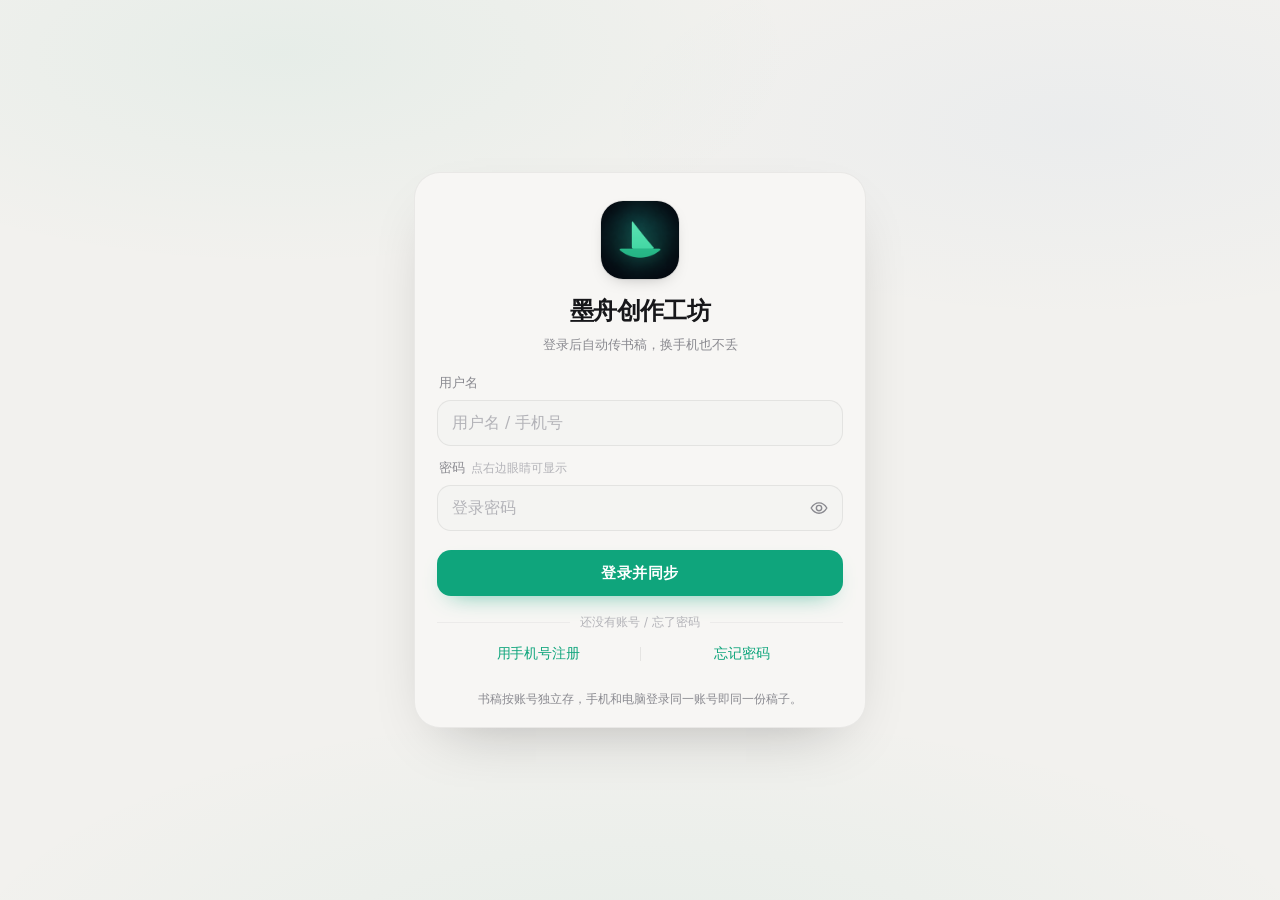
==== www/ipad.html @ a811424d "?? www/ipad.html" ====
<!-- 这个文件由 tools/make_ipad_html.py 从 main.html 生成，别直接改它：
     改了下次生成会被覆盖 —— 要改就改 main.html 或那个生成脚本。
     iPad 版 = 手机那套界面 + ipad.css（平板版式）+ ipad.js（外接键盘），没有桌面版的发布功能。 -->
<!DOCTYPE html>
<html lang="zh-CN">
<head>
<meta charset="UTF-8" />
<meta name="viewport" content="width=device-width, initial-scale=1, maximum-scale=1, user-scalable=no, viewport-fit=cover" />
<meta name="apple-mobile-web-app-capable" content="yes" />
<meta name="mobile-web-app-capable" content="yes" />
<meta name="apple-mobile-web-app-status-bar-style" content="black-translucent" />
<meta name="apple-mobile-web-app-title" content="墨舟" />
<meta name="theme-color" content="#f2f1ee" />
<meta name="color-scheme" content="light dark" />
<!-- 首屏外观：在样式表生效前就把 html.light 打上，冷启动不会先闪一下 -->
<script>
(function () {
  try {
    var t = localStorage.getItem('mz_theme');
    var light = (t === 'light') || ((t !== 'dark') && window.matchMedia
      && window.matchMedia('(prefers-color-scheme: light)').matches);
    if (light) document.documentElement.classList.add('light');
    var m = document.querySelector('meta[name=theme-color]');
    if (m) m.setAttribute('content', light ? '#f2f1ee' : '#0c0d0f');
    var s = document.querySelector('meta[name=color-scheme]');
    if (s) s.setAttribute('content', light ? 'light' : 'dark');
  } catch (e) { /* 忽略 */ }
})();
</script>
<!-- 开屏看门狗：js/css 半路没加载全（别的软件抢了同一个端口、网卡抽风）时，
     以前就是永久停在「正在连接…」；现在会自己摆一块「重新加载」出来，点一下重来。
     只在「确实有资源加载失败」或「停了很久还没起来」时才出现，界面一旦正常起来就自动撤掉。 -->
<script>
(function () {
  window.__mzFail = 0;
  window.__mzT0 = Date.now();
  var ORIG = '正在连接…';
  var timer = 0;
  window.addEventListener('error', function (e) {
    var t = e && e.target;
    if (!t || !t.tagName) return;
    if (t.tagName === 'SCRIPT') { window.__mzFail++; return; }
    if (t.tagName === 'LINK' && t.rel === 'stylesheet') window.__mzFail++;
  }, true);
  function splash() {
    var s = document.getElementById('splash');
    return (s && !s.classList.contains('gone')) ? s : null;
  }
  function clearBoard() {
    var s = splash();
    if (!s) return;
    var b = s.querySelector('.sp-retry');
    if (b && b.parentNode) b.parentNode.removeChild(b);
    var m = document.getElementById('splashMsg');
    if (m) m.textContent = ORIG;
  }
  function board(msg) {
    if (window.__mzBooted) return;
    var s = splash();
    if (!s) return;
    var m = document.getElementById('splashMsg');
    if (m) m.textContent = msg;
    if (s.querySelector('.sp-retry')) return;
    var b = document.createElement('button');
    b.type = 'button';
    b.className = 'sp-retry';
    b.textContent = '重新加载';
    b.style.cssText = 'margin-top:18px;padding:9px 24px;border:0;border-radius:999px;'
      + 'background:var(--accent,#2f6bff);color:#fff;font:inherit;font-size:15px;cursor:pointer;';
    b.addEventListener('click', function () { location.reload(); });
    s.appendChild(b);
  }
  timer = setInterval(function () {
    if (window.__mzBooted) { clearBoard(); clearInterval(timer); return; }
    if (window.__mzFail) board('资源没加载全，点一下重新加载');
    else if (Date.now() - window.__mzT0 > 20000) board('还在启动…一直停着就点一下重试');
  }, 1000);
})();
</script>
<meta name="format-detection" content="telephone=no,email=no,address=no" />
<title>墨舟创作工坊 · iPad</title>
<link rel="manifest" href="manifest.webmanifest" />
<link rel="apple-touch-icon" sizes="180x180" href="icons/icon-180.png" />
<link rel="icon" href="icons/icon-192.png" />
<!-- iOS 冷启动画面：常用机型各一张，冷启动不再白屏 -->
<link rel="apple-touch-startup-image" href="splash/1320x2868.png" media="(device-width:440px) and (device-height:956px) and (-webkit-device-pixel-ratio:3)" />
<link rel="apple-touch-startup-image" href="splash/1290x2796.png" media="(device-width:430px) and (device-height:932px) and (-webkit-device-pixel-ratio:3)" />
<link rel="apple-touch-startup-image" href="splash/1284x2778.png" media="(device-width:428px) and (device-height:926px) and (-webkit-device-pixel-ratio:3)" />
<link rel="apple-touch-startup-image" href="splash/1260x2736.png" media="(device-width:420px) and (device-height:912px) and (-webkit-device-pixel-ratio:3)" />
<link rel="apple-touch-startup-image" href="splash/1206x2622.png" media="(device-width:402px) and (device-height:874px) and (-webkit-device-pixel-ratio:3)" />
<link rel="apple-touch-startup-image" href="splash/1179x2556.png" media="(device-width:393px) and (device-height:852px) and (-webkit-device-pixel-ratio:3)" />
<link rel="apple-touch-startup-image" href="splash/1170x2532.png" media="(device-width:390px) and (device-height:844px) and (-webkit-device-pixel-ratio:3)" />
<link rel="apple-touch-startup-image" href="splash/1125x2436.png" media="(device-width:375px) and (device-height:812px) and (-webkit-device-pixel-ratio:3)" />
<link rel="apple-touch-startup-image" href="splash/828x1792.png" media="(device-width:414px) and (device-height:896px) and (-webkit-device-pixel-ratio:2)" />
<link rel="apple-touch-startup-image" href="splash/750x1334.png" media="(device-width:375px) and (device-height:667px) and (-webkit-device-pixel-ratio:2)" />
<link rel="stylesheet" href="style.css?v=20261007i" />
<link rel="stylesheet" href="fx.css?v=20261007i" />
<link rel="stylesheet" href="ipad.css?v=20261007i" />
</head>
<body>
<div class="topline" id="topline"></div>

<!-- 未登录时的登录页（由 app.js 决定显示还是隐藏） -->
<div class="login-wrap" id="loginWrap" hidden>
  <div class="login-aurora" aria-hidden="true"></div>
  <form class="login-card" id="loginForm" novalidate>
    <div class="login-head">
      <div class="login-logo" id="loginLogo"></div>
      <h1>墨舟创作工坊</h1>
      <p class="login-sub">登录后自动传书稿，换手机也不丢</p>
    </div>
    <div class="login-err" id="loginErr" hidden></div>
    <div class="login-field">
      <label for="lgUser">用户名</label>
      <input id="lgUser" class="inp" name="user" type="text" autocapitalize="off" autocorrect="off"
             autocomplete="username" spellcheck="false"
             placeholder="用户名 / 手机号" enterkeyhint="next" />
    </div>
    <div class="login-field">
      <label for="lgPass">密码<span class="hint">点右边眼睛可显示</span></label>
      <div class="pw">
        <input id="lgPass" class="inp" name="password" type="password" autocomplete="current-password"
               placeholder="登录密码" enterkeyhint="go" />
        <button type="button" class="eye" id="lgEye" aria-label="显示密码" title="显示密码"></button>
      </div>
    </div>
    <button class="btn primary login-go" type="submit" id="loginGo">登录并同步</button>
    <div class="login-or"><span>还没有账号 / 忘了密码</span></div>
    <div class="login-links">
      <button class="btn ghost reg-link" type="button" id="loginReg">用手机号注册</button>
      <i class="login-sep" aria-hidden="true"></i>
      <button class="btn ghost reg-link" type="button" id="loginForgot">忘记密码</button>
    </div>
    <div class="footnote txt-c">书稿按账号独立存，手机和电脑登录同一账号即同一份稿子。</div>
  </form>
</div>

<div class="app" id="app" hidden>
  <header class="navbar" id="navbar">
    <!-- 灵动岛停靠条：有任务在跑时挂在顶上，点它去任务页 -->
    <button type="button" class="islanddock" id="islandDock" hidden>
      <span class="id-dot"></span>
      <span class="id-title" id="idTitle"></span>
      <span class="id-sub" id="idSub"></span>
      <span class="id-pct" id="idPct"></span>
      <span class="id-track"><i id="idFill"></i></span>
    </button>
    <div class="nb-row">
      <button class="nb-back" id="navBack" hidden aria-label="返回"><span>&#8249;</span></button>
      <div class="nb-title" id="navInline">书架</div>
      <button class="nb-action" id="navAction" hidden></button>
    </div>
    <h1 class="nb-large" id="navLarge">书架</h1>
  </header>

  <main class="main" id="main" role="main"></main>

  <nav class="tabbar" id="tabbar">
  <!-- 电脑端左侧栏的品牌块（desktop.css 里窄窗口隐藏；手机端 www/ 没有这个文件） -->
  <div class="sb-brand" aria-hidden="true"><i class="sb-mark"></i><b>墨舟创作工坊</b></div>
    <button class="tab on" data-tab="books"><span class="tb-ico" data-ico="books"></span><b>书架</b></button>
    <button class="tab" data-tab="write"><span class="tb-ico" data-ico="write"></span><b>写作</b></button>
    <button class="tab" data-tab="jobs"><span class="tb-ico" data-ico="jobs"></span><b>任务</b><span class="tbadge" id="badgeJobs" hidden></span></button>
    <button class="tab" data-tab="me"><span class="tb-ico" data-ico="me"></span><b>我的</b></button>
  </nav>
</div>

<!-- 全局任务条：所有长操作（三模型评分 / 按建议重写 / 章节检查 / 续写补更）
     的实时进度都画在这里。它是 body 级的 fixed 元素，切页、关写作台、重开 App 都不丢。 -->
<div class="opsdock" id="opsDock" hidden>
  <button class="od-top" type="button" id="odTop">
    <span class="live-dot"></span>
    <span class="od-title" id="odTitle">正在跑</span>
    <span class="od-sub" id="odSub"></span>
    <span class="od-pct" id="odPct">0%</span>
    <span class="od-chev">&#8964;</span>
  </button>
  <div class="od-track"><i id="odFill"></i></div>
  <div class="od-body" id="odBody" hidden></div>
</div>

<div class="mask hidden" id="maskSheet"><div class="sheet" id="sheetBox"></div></div>
<div class="mask hidden" id="maskActions"><div class="actionsheet" id="actionsBox"></div></div>
<div class="mask hidden modal-mask" id="maskModal"><div class="modalbox" id="modalBox"></div></div>
<div class="toasts" id="toasts"></div>

<div class="splash" id="splash">
  <div class="login-logo" id="splashLogo"></div>
  <b>墨舟创作工坊</b>
  <i id="splashMsg">正在连接…</i>
</div>

<!-- 开屏欢迎页：登录成功后先露一下脸（头像 + 名字 + 一句欢迎），点一下或几秒后自动进主页 -->
<div class="welcome" id="welcome" hidden>
  <div class="wc-card">
    <div class="wc-av" id="wcAv"></div>
    <div class="wc-hi" id="wcHi">欢迎回来</div>
    <div class="wc-name" id="wcName"></div>
    <div class="wc-line"></div>
    <div class="wc-sub" id="wcSub">正在载入你的书稿…</div>
  </div>
  <div class="wc-tip">点一下直接进入</div>
</div>

<!-- iPad 装机版：接口走云端入口（api.js 里那三个），不连本机服务。
     MZ_NO_401_REDIRECT=1：401 时交给界面弹登录卡，别跳 index.html（跳了会把刚填的表单冲掉）。 -->
<script>window.MZ_NO_401_REDIRECT = 1;</script>
<script src="api.js?v=20261007i"></script>
<script src="app.js?v=20261007i"></script>
<script src="pages.js?v=20261007i"></script>
<script src="editor.js?v=20261007i"></script>
<script src="book.js?v=20261007i"></script>
<script src="reader.js?v=20261007i"></script>
<script src="ipad.js?v=20261007i"></script>

<!-- 接上触控板 / 鼠标时：把滚轮接到横滑条上（选书条 / 筛选条都算）。手指左右滑本来就能划。 -->
<script>
(function () {
  if (!window.MZ_NO_401_REDIRECT) return;
  function hbox(el) {
    while (el && el.nodeType === 1 && el !== document.body) {
      var st = getComputedStyle(el);
      if ((st.overflowX === 'auto' || st.overflowX === 'scroll') && el.scrollWidth > el.clientWidth + 2) return el;
      el = el.parentElement;
    }
    return null;
  }
  document.addEventListener('wheel', function (e) {
    if (Math.abs(e.deltaY) <= Math.abs(e.deltaX)) return;   /* 本来就是横向的，别插手 */
    var el = hbox(e.target);
    if (!el) return;
    el.scrollLeft += e.deltaY;
    e.preventDefault();
  }, { passive: false });
})();
</script>


<!-- 外接键盘的 Alt+1~4 切页（⌘1~4 在 ipad.js 里）。没有外接键盘时这段完全不影响触屏。 -->
<script>
(function () {
  if (!window.MZ_NO_401_REDIRECT) return;          /* 只在电脑端那份生效 */
  var ORDER = ['books', 'write', 'jobs', 'me'];

  function openLayer() {
    /* 从最上面那一层开始关：模态 → 动作菜单 → 抽屉 */
    var ids = ['maskModal', 'maskActions', 'maskSheet'];
    for (var i = 0; i < ids.length; i++) {
      var m = document.getElementById(ids[i]);
      if (m && !m.classList.contains('hidden')) return m;
    }
    return null;
  }

  document.addEventListener('keydown', function (e) {
    if (e.key === 'Escape') {
      var m = openLayer();
      if (m) { m.click(); e.preventDefault(); }
      return;
    }
    if (!e.altKey || e.ctrlKey || e.metaKey || e.shiftKey) return;
    var n = parseInt(e.key, 10);
    if (!(n >= 1 && n <= ORDER.length)) return;
    var tab = ORDER[n - 1];
    var btn = document.querySelector('.tab[data-tab="' + tab + '"]');
    if (btn) { btn.click(); e.preventDefault(); }
  });
})();
</script>

</body>
</html>
---- www/style.css ----
/* ==========================================================================
   墨舟移动端 · 设计系统  style.css  v6「宣纸」
   --------------------------------------------------------------------------
   这一版把上一版的「极光 + 玻璃卡片」整个换掉，改成阅读器的语言：
     纸（浅色）/ 墨（深色）两层底子，一支青玉只出现在该出现的地方，
     剩下的靠留白、字号、封面本身说话。
   三件事：
     1) 书架是主角：3 列封面网格，封面下就是书名 / 作者 / 进度，长按进管理态
     2) 层级靠字号和间距，不靠边框和阴影堆
     3) 手感：按压回弹、页面推拉、tab 指示器滑动

   变量契约（JS 会读，别改名）：
   --p    进度环 0~100（fx.css 里用 @property 注册过，能平滑转）
   --i    入场错峰序号
   --line / --line-soft / --panel2   内联样式会直接引用
   状态类：html.light .rise .on .gone .hidden [hidden] .scrolled .no-large
           .screen-fade .screen-push .screen-back .k4 .flat .static .tap
   ========================================================================== */

/* ============================== 基础重置 ============================== */
*, *::before, *::after { box-sizing: border-box; -webkit-tap-highlight-color: transparent; }
html, body { height: 100%; margin: 0; }
html { -webkit-text-size-adjust: 100%; }
body {
  overflow: hidden;
  background: var(--bg);
  color: var(--text);
  font: 16px/1.5 var(--sans);
  -webkit-font-smoothing: antialiased; -moz-osx-font-smoothing: grayscale;
  text-rendering: optimizeLegibility;
  overscroll-behavior-y: none;
}
button, input, textarea, select { font: inherit; color: inherit; }
button { background: none; border: 0; padding: 0; cursor: pointer; }
input, textarea { -webkit-appearance: none; appearance: none; }
img { max-width: 100%; display: block; }
h1, h2, h3, p, figure { margin: 0; }
a { color: var(--accent); text-decoration: none; }

/* ============================== 设计令牌 ============================== */
:root {
  --sans: -apple-system, BlinkMacSystemFont, "SF Pro Text", "PingFang SC", "Helvetica Neue", "Source Han Sans SC", system-ui, sans-serif;
  --serif: "Songti SC", "Source Han Serif SC", "Noto Serif SC", Georgia, serif;
  --mono: ui-monospace, "SF Mono", Menlo, Consolas, monospace;

  /* 品牌：一支青玉（与 App 图标同一支 #0FA57C / #3ED39C） */
  --accent: #0fa57c;
  --accent-ink: #ffffff;
  --accent-soft: rgba(15, 165, 124, .10);
  --accent2: #3a7bd5;
  --ok: #0fa57c;
  --amber: #d88a0f;
  --red: #e2483d;
  --blue: #2b6fe0;
  --violet: #7b61d8;

  /* 纸：默认浅色，跟阅读器一致 */
  --bg: #f2f1ee;
  --bg-deep: #e9e8e4;
  --text: #17171a;
  --muted: #8a8a90;
  --dim: #b3b3b8;

  --panel: #ffffff;
  --panel2: #ffffff;
  --panel3: #f4f4f2;
  --glass: #ffffff;

  --line: rgba(0, 0, 0, .07);
  --line-soft: rgba(0, 0, 0, .045);
  --press: rgba(0, 0, 0, .045);
  --scrim: rgba(20, 20, 22, .38);
  --nav-bg: rgba(242, 241, 238, .82);
  --tab-bg: rgba(242, 241, 238, .86);
  --toast-bg: rgba(255, 255, 255, .96);
  --toast-line: rgba(0, 0, 0, .08);
  --toast-ink: #1b1b1f;
  /* 弹窗是「浮在页面上的一层」：浅色比纸再亮一点，深色必须比页面亮，否则就是一坨死黑 */
  --surface-up: #f7f6f4;
  --surface-group: #ffffff;
  --line-up: rgba(0, 0, 0, .06);

  --skel-a: rgba(0, 0, 0, .045);
  --skel-b: rgba(0, 0, 0, .085);
  --ring-track: rgba(0, 0, 0, .07);
  --ring-in-bg: rgba(255, 255, 255, .9);
  --ring-line: rgba(0, 0, 0, .04);
  --bar-track: rgba(0, 0, 0, .06);

  /* 环境光：几乎看不见的一层，只在浅色纸面上垫一点温度 */
  --ambient-a: rgba(15, 165, 124, .05);
  --ambient-b: rgba(58, 123, 213, .04);

  --r-card: 16px;
  --r-sheet: 22px;
  --r-cover: 8px;
  --spring: cubic-bezier(.22, 1.1, .34, 1);
  --ease: cubic-bezier(.32, .72, 0, 1);

  --sh-1: 0 1px 2px rgba(0, 0, 0, .04);
  --sh-2: 0 10px 30px -18px rgba(0, 0, 0, .22);
  --sh-3: 0 24px 60px -30px rgba(0, 0, 0, .3);
  --sh-cover: 0 6px 18px -10px rgba(0, 0, 0, .38);
  --hl: none;

  --safe-t: env(safe-area-inset-top, 0px);
  --safe-b: env(safe-area-inset-bottom, 0px);
  --nav-h: 44px;
  --tab-h: 54px;
  --gap: 16px;
  color-scheme: light;
}

/* 墨：深色 */
html:not(.light) {
  --accent: #3ed39c;
  --accent-ink: #04150f;
  --accent-soft: rgba(62, 211, 156, .12);
  --accent2: #5aa9ff;
  --ok: #3ed39c;
  --amber: #f5b44a;
  --red: #ff6b62;
  --blue: #5aa9ff;
  --violet: #a78bfa;

  --bg: #0c0d0f;
  --bg-deep: #07080a;
  --text: #edeef0;
  --muted: #8e9196;
  --dim: #62656b;

  --panel: #17191c;
  --panel2: #1d2024;
  --panel3: #22262a;
  --glass: #17191c;

  --line: rgba(255, 255, 255, .075);
  --line-soft: rgba(255, 255, 255, .045);
  --press: rgba(255, 255, 255, .06);
  --scrim: rgba(0, 0, 0, .62);
  --nav-bg: rgba(12, 13, 15, .82);
  --tab-bg: rgba(12, 13, 15, .86);
  --toast-bg: rgba(58, 62, 69, .96);
  --toast-line: rgba(255, 255, 255, .14);
  --toast-ink: #f4f5f7;
  --surface-up: #1a1e25;
  --surface-group: #262c35;
  --line-up: rgba(255, 255, 255, .10);

  --skel-a: rgba(255, 255, 255, .045);
  --skel-b: rgba(255, 255, 255, .1);
  --ring-track: rgba(255, 255, 255, .085);
  --ring-in-bg: rgba(12, 13, 15, .88);
  --ring-line: rgba(255, 255, 255, .04);
  --bar-track: rgba(255, 255, 255, .07);

  --ambient-a: rgba(62, 211, 156, .07);
  --ambient-b: rgba(90, 169, 255, .05);

  --sh-1: 0 1px 2px rgba(0, 0, 0, .5);
  --sh-2: 0 12px 34px -20px rgba(0, 0, 0, .9);
  --sh-3: 0 26px 60px -30px rgba(0, 0, 0, .95);
  --sh-cover: 0 6px 18px -10px rgba(0, 0, 0, .9);
  --hl: none;
  color-scheme: dark;
}

/* ============================== 排版 ============================== */
.big-num { font-size: 30px; font-weight: 720; letter-spacing: -1px; font-variant-numeric: tabular-nums; }
.num { font-variant-numeric: tabular-nums; letter-spacing: -.2px; font-weight: 600; }
.muted { color: var(--muted); }
.dim { color: var(--dim); }
.small { font-size: 12.5px; }
.tiny { font-size: 11.5px; }
.light-t { font-weight: 400; }
.tight { line-height: 1.25; }
.center { text-align: center; }
.right { text-align: right; }
.txt-c { text-align: center; }
.flex1 { flex: 1 1 auto; min-width: 0; }
.wrap { flex-wrap: wrap; }
.nowrap { white-space: nowrap; }
.pre-wrap { white-space: pre-wrap; word-break: break-word; }
.hidden { display: none !important; }
[hidden] { display: none !important; }
.section-title {
  display: flex; align-items: baseline; gap: 8px;
  margin: 24px 2px 10px; font-size: 12.5px; font-weight: 650; color: var(--muted);
  letter-spacing: .04em;
}
.section-title:first-child { margin-top: 6px; }
.section-title .sp {
  margin-left: auto; font-size: 12px; font-weight: 500; color: var(--dim);
  letter-spacing: 0; font-variant-numeric: tabular-nums;
}
.dim-detail { color: var(--dim); font-size: 12px; line-height: 1.5; }
.dim-row { display: flex; gap: 10px; flex-wrap: wrap; color: var(--dim); font-size: 12px; }
.footnote {
  margin: 14px 2px 4px; color: var(--muted); font-size: 12.5px; line-height: 1.6;
}
.divider { height: 1px; background: var(--line); margin: 14px 0; }
code, pre {
  font-family: var(--mono); font-size: 12.5px;
  background: var(--panel3); color: var(--text);
  border-radius: 6px; padding: 1px 5px;
}
pre { padding: 10px 12px; overflow: auto; line-height: 1.55; }
.out { font-family: var(--mono); font-size: 12px; color: var(--muted); white-space: pre-wrap; word-break: break-all; }

/* 间距工具 */
.mt8 { margin-top: 8px; } .mt12 { margin-top: 12px; }
.mt16 { margin-top: 16px; } .mb8 { margin-bottom: 8px; } .mb12 { margin-bottom: 12px; }
.g2 { display: grid; grid-template-columns: 1fr 1fr; gap: 10px; }
.g2.g3 { grid-template-columns: repeat(3, 1fr); }
.row { display: flex; align-items: center; gap: 10px; }
.row.wrap { flex-wrap: wrap; }
/* 行里的「推到右边」占位块。以前只有 .card-head / .section-title / .sheet-head
   给过 margin-left:auto，写作台与阅读器的「字号 / 行距」两行用的是 .row，
   于是空占位没有宽度，数值胶囊紧贴在按钮后面、右边空一大片，看着不齐。 */
.row > .sp { flex: 1; }
.spacer { flex: 1 1 auto; }

/* ============================== 布局 ============================== */
.app {
  display: flex; flex-direction: column;
  height: 100vh; height: 100dvh;
  padding-bottom: var(--safe-b);
}
.main {
  flex: 1 1 auto; overflow-x: hidden; overflow-y: auto; overscroll-behavior-y: contain;
  -webkit-overflow-scrolling: touch;
  padding-bottom: calc(var(--tab-h) + 28px);
}
.pad { padding: 4px 16px 0; }
.grabber { width: 38px; height: 5px; border-radius: 3px; background: var(--line); margin: 8px auto 2px; }

/* ============================== 顶部导航 ============================== */
.navbar {
  position: sticky; top: 0; z-index: 40;
  padding-top: var(--safe-t);
  background: var(--nav-bg);
  -webkit-backdrop-filter: saturate(160%) blur(13px);
  backdrop-filter: saturate(160%) blur(13px);
  border-bottom: 1px solid transparent;
  transition: border-color .2s ease;
}
.navbar.scrolled { border-bottom-color: var(--line-soft); }
.nb-row {
  position: relative; display: flex; align-items: center; gap: 6px;
  height: var(--nav-h); padding: 0 8px;
}
.nb-back {
  width: 40px; height: 40px; display: grid; place-items: center;
  color: var(--accent); font-size: 26px; line-height: 1;
  margin-left: -6px; border-radius: 50%;
}
.nb-back:active { background: var(--press); }
.nb-back svg { width: 22px; height: 22px; }
.nb-title {
  position: absolute; left: 52px; right: 52px; text-align: center;
  font-size: 16.5px; font-weight: 640; letter-spacing: -.2px;
  opacity: 0; transition: opacity .2s ease; overflow: hidden;
  text-overflow: ellipsis; white-space: nowrap;
}
.navbar.scrolled .nb-title { opacity: 1; }
.nb-action {
  margin-left: auto; font-size: 15px; font-weight: 560; color: var(--accent);
  padding: 7px 10px; border-radius: 9px; white-space: nowrap;
}
.nb-action:active { background: var(--accent-soft); }
.nb-large {
  display: none;
  margin: 2px 16px 10px; font-size: 30px; font-weight: 730; letter-spacing: -1px;
  line-height: 1.15;
}
.navbar:not(.no-large) .nb-large { display: block; }
.navbar.no-large .nb-title { opacity: 1; }
.navbar.no-large .nb-row { border-bottom: 0; }
.navbar.scrolled .nb-large { display: none; }

/* 灵动岛停靠条：有任务在跑时挂在顶上 */
.islanddock {
  display: flex; align-items: center; gap: 8px; width: 100%;
  margin: 4px 14px 2px; padding: 7px 12px; max-width: calc(100% - 28px);
  background: var(--panel); border: 1px solid var(--line);
  border-radius: 999px; box-shadow: var(--sh-1);
  font-size: 12.5px; text-align: left;
}
.islanddock .id-dot {
  width: 7px; height: 7px; border-radius: 50%; background: var(--accent);
  flex: 0 0 auto; animation: pulse 1.6s ease-in-out infinite;
}
.islanddock .id-title { font-weight: 620; white-space: nowrap; }
.islanddock .id-sub {
  color: var(--muted); overflow: hidden; text-overflow: ellipsis; white-space: nowrap;
}
.islanddock .id-pct { margin-left: auto; color: var(--accent); font-weight: 650; font-variant-numeric: tabular-nums; }
.islanddock .id-track {
  position: absolute; left: 12px; right: 12px; bottom: 3px; height: 2px;
  background: var(--bar-track); border-radius: 2px; overflow: hidden;
}
.islanddock { position: relative; }
.islanddock .id-track i { display: block; height: 100%; background: var(--accent); border-radius: 2px; transition: width .4s var(--ease); }
.topline {
  position: fixed; top: 0; left: 0; height: 2px; width: 100%; z-index: 99;
  transform: scaleX(0); transform-origin: left center;
  background: var(--accent); opacity: 0;
  transition: transform .5s var(--ease), opacity .3s ease;
}
.topline.on { transform: scaleX(.9); opacity: .9; }

/* ============================== 底部标签栏 ============================== */
/* 底部这一条在手机上只有四个标签，用不着品牌字样：.sb-brand 是给 iPad 版左栏准备的，
   只有 ipad.css 里给它排过版；手机版式里它没有任何样式，就成了一行没头没脑的
   「墨舟创作工坊」杵在左下角（用户的原话：「iPhone 端左下角有墨舟字样 我不想要」）。
   这里干脆不显示；iPad 那条 media 里会把它 display:flex 找回来。 */
.sb-brand { display: none; }

/* iOS 认「双击缩放」时会先等 350ms 再派发 click，手感就是「点一下没反应」，于是又点一下 ——
   看着就像要点两下。main.html 里虽然写了 user-scalable=no，但 iOS 10 起就无视它了，
   得靠 touch-action 关掉这层等待。manipulation = 照样能滚、能双指缩放，只是不再为双击留时间。 */
.tab, .book, .pick-card, .li.tap, .btn, .nb-action, .nb-back, .seg button,
.chip, .bk-more, .card-head { touch-action: manipulation; }

.tabbar {
  position: fixed; left: 0; right: 0; bottom: 0; z-index: 50;
  height: calc(var(--tab-h) + var(--safe-b));
  padding-bottom: var(--safe-b);
  display: flex; align-items: stretch;
  background: var(--tab-bg);
  -webkit-backdrop-filter: saturate(160%) blur(16px);
  backdrop-filter: saturate(160%) blur(16px);
  border-top: 1px solid var(--line-soft);
}
.tab {
  flex: 1 1 0; display: flex; flex-direction: column; align-items: center;
  justify-content: center; gap: 3px; color: var(--dim);
  transition: color .2s ease; position: relative;
}
.tab .tb-ico { display: grid; place-items: center; height: 24px; transition: transform .28s var(--spring); }
.tab .tb-ico svg { width: 24px; height: 24px; }
.tab b { font-size: 10px; font-weight: 520; letter-spacing: .2px; transition: color .2s ease; }
.tab.on { color: var(--accent); }
.tab.on b { font-weight: 650; }
.tab:active .tb-ico { transform: scale(.9); }
.tab .tbadge {
  position: absolute; top: 6px; left: 50%; margin-left: 6px;
  min-width: 16px; height: 16px; padding: 0 4px; border-radius: 8px;
  background: var(--red); color: #fff; font-size: 10px; font-weight: 650;
  display: grid; place-items: center; line-height: 1;
}
.tab .tbadge[hidden] { display: none; }
.tab-ind { display: none; }

/* ============================== 卡片 ============================== */
.card {
  background: var(--panel);
  border-radius: var(--r-card);
  padding: 16px;
  box-shadow: var(--sh-1);
}
.card + .card { margin-top: 12px; }
.card.pad-s { padding: 12px; }
.card-head { display: flex; align-items: baseline; gap: 8px; margin-bottom: 12px; }
.card-head h3 { font-size: 15px; font-weight: 660; letter-spacing: -.2px; }
.card-head .sp { margin-left: auto; font-size: 12.5px; color: var(--muted); font-variant-numeric: tabular-nums; }
.card-foot {
  margin-top: 12px; padding-top: 12px; border-top: 1px solid var(--line-soft);
  font-size: 12px; color: var(--muted); line-height: 1.6;
}
.card.tap:active { background: var(--press); }

/* ============================== 列表 ============================== */
.list { display: flex; flex-direction: column; }
.li {
  display: flex; align-items: center; gap: 12px;
  padding: 13px 2px; min-height: 54px;
  border-bottom: 1px solid var(--line-soft);
}
.li:last-child { border-bottom: 0; }
.li.tap { border-radius: 10px; }
.li.tap:active { background: var(--press); }
.li-ico {
  width: 28px; height: 28px; flex: 0 0 auto; border-radius: 9px;
  display: grid; place-items: center;
  background: var(--accent-soft); color: var(--accent);
  font-size: 13px; font-weight: 650;
}
.li-ico svg { width: 17px; height: 17px; }
.li-main { flex: 1 1 auto; min-width: 0; }
.li-title { font-size: 15.5px; font-weight: 520; letter-spacing: -.1px; }
.li-sub { font-size: 12.5px; color: var(--muted); margin-top: 2px; line-height: 1.45; }
.li-right {
  flex: 0 0 auto; color: var(--muted); font-size: 13.5px;
  text-align: right; font-variant-numeric: tabular-nums;
}
.li-arrow { flex: 0 0 auto; color: var(--dim); display: grid; place-items: center; }
.li-input { flex: 1 1 auto; min-width: 0; }

/* ============================== 按钮 ============================== */
.btn {
  display: inline-flex; align-items: center; justify-content: center; gap: 6px;
  height: 46px; padding: 0 18px; border-radius: 13px;
  background: var(--panel2); border: 1px solid var(--line); color: var(--text);
  font-size: 15.5px; font-weight: 560; letter-spacing: -.1px;
  transition: transform .13s var(--ease), background .15s ease, opacity .15s ease;
}
.btn:active { transform: scale(.97); }
.btn:disabled { opacity: .4; }
.btn.primary {
  background: var(--accent); border-color: transparent;
  color: var(--accent-ink); font-weight: 640;
}
.btn.blue { background: var(--blue); border-color: transparent; color: #fff; }
.btn.danger { color: var(--red); border-color: color-mix(in srgb, var(--red) 28%, transparent); }
.btn.danger:active { background: color-mix(in srgb, var(--red) 10%, transparent); }
.btn.ghost { background: transparent; border-color: transparent; color: var(--accent); height: auto; padding: 9px 4px; }
.btn.sm { height: 34px; padding: 0 13px; font-size: 13.5px; border-radius: 10px; }
.btn-row { display: flex; gap: 10px; flex-wrap: wrap; margin-top: 12px; }
.btn-row .btn { flex: 1 1 auto; min-width: 130px; }
.reg-link { width: 100%; justify-content: center; margin-top: 4px; font-size: 14px; }

/* ============================== 分段 / 胶囊 ============================== */
.seg {
  display: flex; gap: 2px; padding: 3px; border-radius: 12px;
  background: var(--panel3); overflow-x: auto; scrollbar-width: none;
}
.seg::-webkit-scrollbar { display: none; }
.seg button {
  flex: 1 0 auto; padding: 8px 15px; border-radius: 10px;
  font-size: 13.5px; font-weight: 540; color: var(--muted);
  white-space: nowrap; transition: background .18s var(--ease), color .18s ease;
}
.seg button.on { background: var(--panel); color: var(--text); font-weight: 650; box-shadow: var(--sh-1); }
.chips { display: flex; gap: 8px; overflow-x: auto; padding: 2px 0; scrollbar-width: none; }
.chips::-webkit-scrollbar { display: none; }
.chip {
  display: inline-flex; align-items: center; gap: 5px; flex: 0 0 auto;
  padding: 6px 11px; border-radius: 999px;
  background: var(--panel3); color: var(--muted); font-size: 12.5px; white-space: nowrap;
}
.chip svg { width: 14px; height: 14px; }
.chip.on { background: var(--accent-soft); color: var(--accent); font-weight: 620; }
.chip.ok { background: var(--accent-soft); color: var(--accent); }
.chip.warn { background: rgba(216, 138, 15, .14); color: var(--amber); }
.chip.bad { background: rgba(226, 72, 61, .12); color: var(--red); }
button.chip.pick { transition: transform .12s var(--ease); }
button.chip.pick:active { transform: scale(.94); }

/* ============================== 数据展示 ============================== */
.kpi-grid { display: grid; grid-template-columns: repeat(3, 1fr); gap: 10px; }
.kpi-grid.k4 { grid-template-columns: 1fr 1fr; }
.kpi {
  background: var(--panel); border-radius: var(--r-card);
  padding: 13px 14px; box-shadow: var(--sh-1); min-width: 0;
}
.k-label { font-size: 12px; color: var(--muted); font-weight: 540; margin-bottom: 7px; }
.k-value {
  display: flex; align-items: baseline; gap: 4px;
  font-size: 26px; font-weight: 720; letter-spacing: -1px; line-height: 1.1;
  font-variant-numeric: tabular-nums;
}
.k-value small { font-size: 12.5px; font-weight: 520; color: var(--muted); letter-spacing: 0; }
.kpi.accent .k-value { color: var(--accent); }
.kpi.amber .k-value { color: var(--amber); }
.kpi.bad .k-value { color: var(--red); }
.usage-row {
  display: flex; align-items: center; gap: 12px; flex-wrap: wrap;
  padding: 7px 0; color: var(--muted); font-size: 12.5px;
}
.plan-row {
  display: flex; align-items: center; gap: 14px;
  padding: 12px 2px; border-bottom: 1px solid var(--line-soft);
}
.plan-row:last-child { border-bottom: 0; }
.plan-main { flex: 1 1 auto; min-width: 0; }
.plan-title { font-size: 15px; font-weight: 580; letter-spacing: -.1px; overflow: hidden; text-overflow: ellipsis; white-space: nowrap; }
.plan-sub { font-size: 12px; color: var(--muted); margin: 3px 0 8px; }
.plan-bar { max-width: 240px; }
.plan-need { flex: 0 0 auto; font-size: 13px; font-weight: 600; color: var(--accent); white-space: nowrap; }
.plan-box, .plan-scroll { display: flex; flex-direction: column; }

/* 进度条 */
.bar { height: 6px; border-radius: 3px; background: var(--bar-track); overflow: hidden; }
.bar-fill { height: 100%; border-radius: 3px; background: var(--accent); transition: width .5s var(--ease); }
.bar-fill.warn { background: var(--amber); }
.bar-fill.bad { background: var(--red); }
.bar-fill.ok { background: var(--accent); }

/* 进度环 */
.ring {
  position: relative; flex: 0 0 auto; border-radius: 50%;
  background: conic-gradient(var(--accent) calc(var(--p) * 1%), var(--ring-track) 0);
  display: grid; place-items: center;
  transition: background .6s var(--ease);
}
.ring.ok { background: conic-gradient(var(--ok) calc(var(--p) * 1%), var(--ring-track) 0); }
.ring.bad { background: conic-gradient(var(--red) calc(var(--p) * 1%), var(--ring-track) 0); }
.ring.thin { background: conic-gradient(var(--accent) calc(var(--p) * 1%), var(--ring-track) 0); }
.ring-in {
  width: calc(100% - 9px); height: calc(100% - 9px); border-radius: 50%;
  background: var(--ring-in-bg); display: grid; place-items: center; gap: 1px;
  box-shadow: inset 0 0 0 1px var(--ring-line);
}
.ring-in b { font-size: 17px; font-weight: 700; letter-spacing: -.4px; font-variant-numeric: tabular-nums; }
.ring-in small { font-size: 10px; color: var(--muted); }
.ring-ico { color: var(--accent); display: grid; place-items: center; }

/* 柱状（近两周产出） */
.spark-bars { display: flex; align-items: flex-end; gap: 3px; height: 64px; }
.spark-bars .sb { flex: 1 1 0; border-radius: 3px 3px 0 0; background: var(--bar-track); min-height: 4px; }
.spark-bars .sb.on { background: var(--accent); }
.live-nums { display: flex; gap: 16px; flex-wrap: wrap; color: var(--muted); font-size: 12.5px; }

/* 步骤条 */
.steps { display: flex; flex-direction: column; gap: 10px; }
.step { display: flex; align-items: center; gap: 10px; font-size: 13.5px; color: var(--muted); }
.step .dot {
  width: 18px; height: 18px; flex: 0 0 auto; border-radius: 50%;
  border: 1.6px solid var(--line); display: grid; place-items: center;
}
.step.on { color: var(--text); font-weight: 620; }
.step.on .dot { border-color: var(--accent); background: var(--accent-soft); }
.step.done { color: var(--muted); }
.step.done .dot { border-color: var(--accent); background: var(--accent); }
.step.done .dot::after { content: ''; width: 7px; height: 4px; border-left: 1.6px solid var(--accent-ink); border-bottom: 1.6px solid var(--accent-ink); transform: rotate(-45deg) translate(1px, -1px); }

/* 队列 / 在跑 */
.queue-box { display: flex; flex-direction: column; gap: 8px; }
.queue-head, .qh-n { display: flex; align-items: center; gap: 8px; font-size: 12.5px; color: var(--muted); }
.qslot { display: flex; align-items: center; gap: 8px; font-size: 13px; color: var(--text); }
.qbar { display: flex; flex-direction: column; gap: 5px; }
.qbar .live-dot { align-self: flex-start; }
.live-dot, .st-dot, .bk-dot, .dot {
  width: 8px; height: 8px; border-radius: 50%; background: var(--accent); flex: 0 0 auto;
  animation: pulse 1.6s ease-in-out infinite;
}
.st-line { height: 1px; background: var(--line-soft); }
.live-hero, .running-card {
  background: var(--panel); border-radius: var(--r-card); padding: 16px;
  box-shadow: var(--sh-1); border-left: 3px solid var(--accent);
}
.live-phase { font-size: 12.5px; color: var(--muted); margin-top: 4px; }
.live-books { display: flex; flex-direction: column; gap: 10px; margin-top: 12px; }
.live-book { display: flex; flex-direction: column; gap: 6px; }
.lb-t { display: flex; align-items: baseline; gap: 8px; font-size: 13.5px; }
.lb-s { color: var(--muted); font-size: 12px; margin-left: auto; }
.lb-bar { }
.ev-list { display: flex; flex-direction: column; gap: 7px; margin-top: 12px; }
.ev { display: flex; gap: 8px; font-size: 12.5px; color: var(--muted); }
.ev-t { font-variant-numeric: tabular-nums; color: var(--dim); flex: 0 0 auto; }
/* 事件正文不能跟时间戳一样不缩：长一句「《书》第 34 章：DeepSeek策划 + …」
   会把整个卡片顶出屏幕（线上专项报的 ev-m:735）。 */
.ev-m { font-variant-numeric: tabular-nums; color: var(--dim); flex: 1 1 auto; min-width: 0; overflow-wrap: anywhere; }
.op-card { background: var(--panel3); border-radius: 12px; padding: 11px 12px; display: flex; flex-direction: column; gap: 6px; }
.op-top { display: flex; align-items: center; gap: 8px; font-size: 13px; font-weight: 600; }
.op-note { font-size: 11.5px; color: var(--muted); }
.ops-grid { display: grid; grid-template-columns: 1fr 1fr; gap: 10px; }

/* 任务列表 */
.job { display: flex; align-items: flex-start; gap: 12px; padding: 13px 2px; border-bottom: 1px solid var(--line-soft); }
.job:last-child { border-bottom: 0; }
.job-top { display: flex; align-items: baseline; gap: 8px; }
.jt { font-size: 15px; font-weight: 570; }
.job-msg { font-size: 12.5px; color: var(--muted); margin: 3px 0 8px; line-height: 1.5; }
.job-sub { font-size: 12px; color: var(--dim); }
.t-ico { width: 30px; height: 30px; border-radius: 10px; display: grid; place-items: center; background: var(--accent-soft); color: var(--accent); flex: 0 0 auto; }
.t-ico svg { width: 17px; height: 17px; }
.t-msg { flex: 1 1 auto; min-width: 0; }
.t-act { flex: 0 0 auto; }

/* 空态 / 加载 / 错误 */
.empty {
  display: flex; flex-direction: column; align-items: center; gap: 10px;
  padding: 54px 24px; text-align: center;
}
.em-ico {
  width: 56px; height: 56px; border-radius: 50%;
  display: grid; place-items: center;
  background: var(--panel3); color: var(--dim);
}
.em-ico svg { width: 26px; height: 26px; }
.em-t { font-size: 15.5px; font-weight: 620; }
.em-s { font-size: 13px; color: var(--muted); line-height: 1.6; max-width: 300px; }
.done-card {
  display: flex; align-items: center; gap: 12px;
  background: var(--accent-soft); border-radius: var(--r-card); padding: 16px;
}
.done-card .em-ico { background: transparent; color: var(--accent); width: 34px; height: 34px; }
.dc-t { font-size: 15px; font-weight: 620; }
.dc-s { font-size: 12.5px; color: var(--muted); margin-top: 3px; }
.skel-card {
  background: var(--panel); border-radius: var(--r-card); padding: 16px;
  margin-bottom: 12px; box-shadow: var(--sh-1);
}
.skel-line {
  height: 12px; border-radius: 6px; margin-bottom: 10px;
  background: linear-gradient(90deg, var(--skel-a) 25%, var(--skel-b) 37%, var(--skel-a) 63%);
  background-size: 400% 100%; animation: shimmer 1.4s ease infinite;
}
.skel-line:nth-child(2) { width: 72%; }
.skel-line:nth-child(3) { width: 48%; }
.skel-line:last-child { margin-bottom: 0; }
.spinner {
  display: inline-block; width: 18px; height: 18px; border-radius: 50%;
  border: 2px solid var(--line); border-top-color: var(--accent);
  animation: spin .8s linear infinite;
}
.spinner.lg { width: 30px; height: 30px; border-width: 2.6px; }

/* 下拉刷新 */
.pull {
  position: absolute; left: 0; right: 0; top: 0; height: 56px;
  display: flex; align-items: center; justify-content: center; gap: 8px;
  color: var(--muted); font-size: 12.5px; pointer-events: none;
}
.pull-spin {
  width: 15px; height: 15px; border-radius: 50%;
  border: 2px solid var(--line); border-top-color: var(--accent);
}
.pull-txt { }

/* ============================== 吐司 / 弹层 ============================== */
.toasts {
  position: fixed; left: 0; right: 0; bottom: calc(var(--tab-h) + var(--safe-b) + 16px);
  z-index: 200; display: flex; flex-direction: column; align-items: center; gap: 8px;
  pointer-events: none; padding: 0 20px;
}
.toast {
  max-width: 92%; padding: 11px 16px; border-radius: 13px;
  background: var(--toast-bg); color: var(--toast-ink); font-size: 13.5px; line-height: 1.5;
  box-shadow: var(--sh-3); border: 1px solid var(--toast-line);
  animation: toastIn .3s var(--spring);
  -webkit-backdrop-filter: blur(14px); backdrop-filter: blur(14px);
}
.toast.ok { border-color: color-mix(in srgb, var(--accent) 45%, transparent); }
.toast.bad, .toast.err { border-color: color-mix(in srgb, var(--red) 45%, transparent); }

.mask {
  position: fixed; inset: 0; z-index: 150;
  background: var(--scrim);
  display: flex; align-items: flex-end;
}
.mask.hidden { display: none !important; }
.mask.modal-mask { align-items: center; justify-content: center; padding: 22px; }
.sheet {
  width: 100%; max-height: 88vh; overflow: hidden auto;
  background: var(--surface-up); border-top: 1px solid var(--line-up);
  border-radius: var(--r-sheet) var(--r-sheet) 0 0;
  padding: 0 18px calc(20px + var(--safe-b));
  animation: sheetUp .34s var(--spring);
}
.sheet-head {
  position: sticky; top: 0; z-index: 2;
  display: flex; align-items: center; gap: 10px;
  padding: 12px 0 12px; margin-bottom: 4px;
  background: var(--surface-up);
}
.sheet-head h3 { font-size: 17px; font-weight: 680; letter-spacing: -.3px; }
.sheet-head .sp { margin-left: auto; color: var(--muted); font-size: 13px; }
.sheet-body { padding-bottom: 4px; }
.actionsheet {
  width: 100%; background: var(--surface-up);
  border-top: 1px solid var(--line-up);
  border-radius: var(--r-sheet) var(--r-sheet) 0 0;
  padding: 8px 12px calc(12px + var(--safe-b));
  animation: sheetUp .3s var(--spring);
  /* 动作列表可以很长（写作台的「更多」有二十来项）。不封顶的话整张列表会从屏幕
     顶上顶出去：顶上那十几项既看不见、也滑不到，只能点到露在屏幕里的末尾几项。
     封顶之后由列表自己滚。100dvh 是「当前看得见的那块高度」，比 100vh 稳 ——
     iOS 上 100vh 会把地址栏也算进去。 */
  max-height: calc(100vh - 56px);
  max-height: calc(100dvh - 56px);
  overflow: hidden auto;
}
.as-title { padding: 14px 10px 8px; font-size: 13px; color: var(--muted); text-align: center; }
.as-group { display: flex; flex-direction: column; background: var(--surface-group); border-radius: 14px; overflow: hidden; }
.as-item {
  display: flex; flex-direction: column; align-items: center; gap: 3px;
  padding: 15px 12px; font-size: 16px; font-weight: 540;
  border-bottom: 1px solid var(--line-soft); color: var(--accent);
}
.as-item:last-child { border-bottom: 0; }
.as-item:active { background: var(--press); }
.as-item.bad, .as-item.danger { color: var(--red); }
.as-label { font-size: 16px; }
.as-sub { font-size: 12px; color: var(--muted); }
.modalbox {
  width: 100%; max-width: 420px; max-height: 84vh; overflow: auto;
  background: var(--surface-up); border-radius: 20px; padding: 20px;
  border: 1px solid var(--line-up);
  box-shadow: var(--sh-3); animation: modalIn .28s var(--spring);
}
.modalbox h3 { font-size: 17px; font-weight: 680; letter-spacing: -.3px; }

/* ============================== 书架 ============================== */
/* 顶部统计条：吸顶，滚过去只留一条细线 */
.books-head {
  position: sticky; top: 0; z-index: 12;
  display: flex; align-items: flex-end; gap: 12px;
  padding: 10px 16px 10px;
  background: var(--bg);
  border-bottom: 1px solid var(--line-soft);
}
.books-head .bh-stat { flex: 1 1 auto; font-size: 12.5px; color: var(--muted); line-height: 1.5; }
.books-head .bh-stat b, .books-head .bh-stat .num { color: var(--text); font-weight: 640; }
.books-head .bh-tools { flex: 0 0 auto; display: flex; align-items: center; gap: 8px; }
.bh-btn {
  padding: 6px 12px; border-radius: 999px; background: var(--panel3);
  font-size: 13px; font-weight: 560; color: var(--text); white-space: nowrap;
  transition: transform .12s var(--ease);
}
.bh-btn:active { transform: scale(.95); }
.bh-btn.primary { background: var(--accent); color: var(--accent-ink); }

/* 今天这条：书架最上面一行，点进去就是今天的活 */
.today-strip {
  display: flex; align-items: center; gap: 14px;
  padding: 14px 16px 4px;
}
.today-strip .ts-main { flex: 1 1 auto; min-width: 0; }
.today-strip .ts-num {
  font-size: 22px; font-weight: 720; letter-spacing: -.8px;
  font-variant-numeric: tabular-nums;
}
.today-strip .ts-num small { font-size: 12.5px; color: var(--muted); font-weight: 520; letter-spacing: 0; margin-left: 4px; }
.today-strip .ts-sub { font-size: 12.5px; color: var(--muted); margin-top: 3px; }
.today-strip .ts-bar { margin-top: 9px; max-width: 260px; }

/* 搜索 / 排序 / 筛选 */
.bk-tools { display: flex; flex-direction: column; gap: 10px; padding: 12px 16px 4px; }
.bk-search {
  width: 100%; padding: 10px 14px 10px 36px; border-radius: 11px;
  background: var(--panel3); border: 1px solid transparent;
  font-size: 15px; color: var(--text);
  background-image: none;
}
.bk-search:focus { outline: none; border-color: var(--accent); background: var(--panel); }
.bk-sort { }
.bk-filter { }

/* 封面网格：书架的主角 */
.books-grid {
  display: grid; grid-template-columns: repeat(3, 1fr);
  gap: 18px 12px; padding: 14px 16px 0;
}
.book {
  position: relative; display: flex; flex-direction: column; gap: 8px;
  border-radius: 12px; min-width: 0;
  transition: transform .16s var(--ease);
}
.book:active { transform: scale(.955); }
.book .cover {
  width: 100%; aspect-ratio: 2 / 3; border-radius: var(--r-cover);
  object-fit: cover; background: var(--panel3);
  box-shadow: var(--sh-cover);
  display: block;
  content-visibility: auto;
  contain-intrinsic-size: 120px 180px;
  /* 封面上要长按弹自己的菜单：不禁掉 iOS 的原生图片菜单，两个会一起蹦出来 */
  -webkit-touch-callout: none;
  -webkit-user-select: none; user-select: none;
  -webkit-user-drag: none;
}
div.cover {
  display: grid; place-items: center;
  font-size: 30px; font-weight: 700; color: var(--accent);
  background: linear-gradient(155deg, var(--panel3) 0%, var(--panel) 100%);
  letter-spacing: -.5px;
}
.book .bk-main { display: flex; flex-direction: column; gap: 4px; min-width: 0; }
.book .bk-top { display: flex; align-items: flex-start; gap: 6px; min-width: 0; }
.book .bk-title {
  flex: 1 1 auto; min-width: 0;
  font-size: 13.5px; font-weight: 600; line-height: 1.34; letter-spacing: -.1px;
  display: -webkit-box; -webkit-line-clamp: 2; -webkit-box-orient: vertical; overflow: hidden;
}
.book .bk-cat {
  font-size: 11px; color: var(--muted); line-height: 1.4;
  overflow: hidden; text-overflow: ellipsis; white-space: nowrap;
}
.book .bk-meta { display: flex; flex-wrap: wrap; gap: 3px 9px; }
.book .bk-meta .chip {
  background: none; padding: 0; color: var(--dim); font-size: 10.5px; gap: 3px;
}
.book .bk-meta .chip svg { width: 11px; height: 11px; opacity: .75; }
.book .bk-foot { margin-top: 1px; }
.book .bk-foot .bar { height: 3px; }
.book .bk-busy { position: absolute; }

/* 封面右上角的「⋯」（长按封面 = 同一个菜单） */
.book .bk-dot {
  position: absolute; top: 6px; right: 6px; z-index: 3;
  width: 26px; height: 26px; border-radius: 50%;
  display: grid; place-items: center;
  color: #fff; background: rgba(12, 12, 14, .46);
  border: 1px solid rgba(255, 255, 255, .22);
  box-shadow: 0 1px 4px rgba(0, 0, 0, .2);
}
.book .bk-dot svg { width: 15px; height: 15px; }
.book .bk-dot:active { background: rgba(12, 12, 14, .6); }
.book .bk-pick {
  position: absolute; top: 7px; left: 7px; z-index: 2;
  width: 22px; height: 22px; border-radius: 50%;
  border: 1.8px solid rgba(255, 255, 255, .9);
  background: rgba(0, 0, 0, .28);
  box-shadow: 0 1px 4px rgba(0, 0, 0, .3);
}
.book .bk-pick::after {
  content: ''; display: block; width: 11px; height: 6px; margin: 4px 0 0 4.5px;
  border-left: 2px solid #fff; border-bottom: 2px solid #fff;
  transform: rotate(-45deg); opacity: 0;
}
.book.picked .bk-pick { background: var(--accent); border-color: var(--accent); }
.book.picked .bk-pick::after { opacity: 1; }
.book.picked .cover { box-shadow: 0 0 0 2px var(--accent), var(--sh-cover); }
.book.running .cover { box-shadow: 0 0 0 2px color-mix(in srgb, var(--accent) 55%, transparent), var(--sh-cover); }
.book.picked .bk-title { color: var(--accent); }

/* 多选操作条 */
.sel-bar {
  position: sticky; top: 0; z-index: 14;
  display: flex; align-items: center; gap: 12px;
  padding: 10px 16px;
  background: var(--bg);
  border-bottom: 1px solid var(--line-soft);
}
.sel-info { flex: 1 1 auto; font-size: 14px; font-weight: 600; }
.sel-btn {
  padding: 7px 14px; border-radius: 999px; background: var(--panel3);
  font-size: 13.5px; font-weight: 560; color: var(--text);
}
.sel-btn.primary { background: var(--accent); color: var(--accent-ink); }
.sel-btn.bad { background: color-mix(in srgb, var(--red) 14%, transparent); color: var(--red); }
.sel-ic { width: 18px; height: 18px; }

/* ============================== 作品页 ============================== */
.bk-head { display: flex; gap: 14px; padding: 4px 0 2px; }
.bk-head .cover {
  width: 92px; flex: 0 0 92px; aspect-ratio: 2 / 3; border-radius: 9px;
  object-fit: cover; box-shadow: var(--sh-cover); background: var(--panel3);
}
.bk-head > div { flex: 1 1 auto; min-width: 0; }
.bk-more {
  width: 30px; height: 30px; border-radius: 50%; flex: 0 0 auto;
  display: grid; place-items: center; color: var(--muted); background: var(--panel3);
}
.bk-more:active { background: var(--press); }
.bk-more svg { width: 16px; height: 16px; }
.bk-dot { }
.bk-pick { }

/* ============================== 表单 ============================== */
.fld { display: flex; flex-direction: column; gap: 7px; margin: 12px 0; }
.fld .lab, .fld > .lab { font-size: 12.5px; color: var(--muted); font-weight: 540; }
.fld-hint { font-size: 12px; color: var(--dim); line-height: 1.5; }
.fld .hint { font-size: 11.5px; color: var(--dim); font-weight: 400; margin-left: 6px; }
.inp {
  width: 100%; padding: 13px 14px; border-radius: 12px;
  background: var(--panel3); border: 1px solid transparent;
  font-size: 15.5px; color: var(--text);
  transition: border-color .15s ease, background .15s ease;
}
.inp:focus { outline: none; border-color: var(--accent); background: var(--panel); }
textarea.inp { min-height: 96px; line-height: 1.62; resize: vertical; }
.inp::placeholder { color: var(--dim); }
.inp:disabled { opacity: .45; }
.pw { position: relative; display: flex; align-items: center; }
.pw .inp { padding-right: 48px; }
.eye {
  position: absolute; right: 6px; width: 36px; height: 36px; border-radius: 50%;
  display: grid; place-items: center; color: var(--muted);
}
.eye.on { color: var(--accent); }
.eye svg { width: 20px; height: 20px; }
.pwrows { display: flex; flex-direction: column; }

/* 开关 */
.sw-row {
  display: flex; align-items: center; gap: 12px;
  padding: 13px 2px; border-bottom: 1px solid var(--line-soft);
}
.sw-row:last-child { border-bottom: 0; }
.sw-row .lab { flex: 1 1 auto; font-size: 15.5px; }
.sw {
  position: relative; display: block; flex: 0 0 auto;
  width: 50px; height: 30px; border-radius: 15px;
  background: var(--panel3); border: 1px solid var(--line);
  transition: background .22s var(--ease), border-color .22s ease;
}
.sw i {
  position: absolute; top: 2px; left: 2px; width: 24px; height: 24px; border-radius: 50%;
  background: #fff; box-shadow: 0 1px 3px rgba(0, 0, 0, .28);
  transition: transform .24s var(--spring);
}
.sw.on { background: var(--accent); border-color: transparent; }
.sw.on i { transform: translateX(20px); }
.chk {
  width: 22px; height: 22px; border-radius: 7px; flex: 0 0 auto;
  border: 1.8px solid var(--line); display: grid; place-items: center;
}
/* 勾选态只靠 JS 插进来的那个 svg 对勾（pages.js chkRow）。
   这里以前还画了一个 CSS 假对勾（::after），两个叠在一起就是「重影」，删掉。 */
.chk.on { background: var(--accent); border-color: var(--accent); }
.chk.on svg { color: var(--accent-ink); }
.reg-cap { font-size: 12px; color: var(--dim); line-height: 1.5; }
.lg { font-size: 16.5px; }
.mini { font-size: 11.5px; color: var(--muted); }

/* ============================== 登录 / 启动 / 欢迎 ============================== */
.login-wrap {
  position: fixed; inset: 0; z-index: 120;
  display: flex; align-items: center; justify-content: center;
  padding: 26px 22px calc(26px + var(--safe-b));
  overflow: auto;
  background: var(--bg);
}
.login-wrap[hidden] { display: none !important; }
/* 背景：一层几乎看不见的环境光，别抢卡片注意力 */
.login-aurora {
  position: absolute; inset: 0; pointer-events: none;
  background:
    radial-gradient(58% 34% at 22% 6%, var(--ambient-a), transparent 70%),
    radial-gradient(52% 30% at 84% 14%, var(--ambient-b), transparent 72%),
    radial-gradient(74% 40% at 50% 108%, var(--ambient-a), transparent 74%);
}
.login-card {
  position: relative; margin: auto;
  width: 100%; max-width: 392px; display: flex; flex-direction: column;
  padding: 26px 22px 18px;
  background: var(--surface-up);
  border: 1px solid var(--line-up);
  border-radius: 26px;
  box-shadow: var(--sh-3);
}
.login-head { display: flex; flex-direction: column; align-items: center; }
.login-logo {
  width: 78px; height: 78px; margin: 2px 0 14px; border-radius: 22px;
  overflow: hidden; background-size: cover; background-position: center;
  box-shadow: var(--sh-cover), 0 0 0 1px var(--line-up);
}
.login-logo img { width: 100%; height: 100%; object-fit: cover; }
.login-logo svg { width: 100%; height: 100%; }
.login-card h1 {
  font-size: 24px; font-weight: 730; letter-spacing: -.7px; text-align: center;
}
.login-sub { margin: 6px 0 20px; font-size: 13px; color: var(--muted); text-align: center; }
.login-field { display: flex; flex-direction: column; gap: 7px; margin-bottom: 13px; }
.login-field label { font-size: 12.5px; color: var(--muted); font-weight: 540; padding-left: 2px; }
.login-field .hint { font-size: 11.5px; color: var(--dim); font-weight: 400; margin-left: 6px; }
/* 登录框以前没有任何样式，吃的是浏览器默认输入框，又细又灰 —— 这里补上 */
.login-field .inp { background: var(--panel3); border-color: var(--line); border-radius: 14px; }
.login-field .inp:focus { border-color: var(--accent); background: var(--panel); }
.login-err {
  margin-bottom: 12px; padding: 11px 13px; border-radius: 12px;
  background: color-mix(in srgb, var(--red) 10%, transparent);
  color: var(--red); font-size: 13px; line-height: 1.5;
}
.login-go {
  width: 100%; height: 50px; margin-top: 6px; border-radius: 15px;
  font-size: 16.5px; letter-spacing: .03em;
  box-shadow: 0 10px 24px -14px color-mix(in srgb, var(--accent) 80%, transparent);
}
.login-or {
  display: flex; align-items: center; gap: 10px;
  margin: 18px 0 2px; color: var(--dim); font-size: 11.5px;
}
.login-or::before, .login-or::after { content: ''; flex: 1 1 auto; height: 1px; background: var(--line-soft); }
.login-or span { white-space: nowrap; }
.login-links { display: flex; align-items: center; }
.login-sep { width: 1px; height: 14px; background: var(--line); flex: 0 0 auto; }
.login-links .reg-link { flex: 1 1 0; width: auto; margin-top: 0; font-size: 14px; font-weight: 560; }
.login-card .footnote { margin: 16px 0 0; text-align: center; font-size: 12px; }

.splash {
  position: fixed; inset: 0; z-index: 130;
  display: flex; flex-direction: column; align-items: center; justify-content: center; gap: 16px;
  background: var(--bg);
  transition: opacity .4s ease, visibility .4s ease;
}
.splash.gone { opacity: 0; visibility: hidden; }
.splash .login-logo { margin: 0; }
.splash b { font-size: 19px; font-weight: 700; letter-spacing: .5px; }
.splash i { font-size: 12.5px; color: var(--muted); font-style: normal; }

.welcome {
  position: fixed; inset: 0; z-index: 125;
  display: flex; flex-direction: column; align-items: center; justify-content: center;
  background: var(--bg); gap: 22px;
  transition: opacity .45s ease, visibility .45s ease;
}
.welcome.gone { opacity: 0; visibility: hidden; }
.wc-card { display: flex; flex-direction: column; align-items: center; gap: 8px; }
.wc-av {
  width: 76px; height: 76px; border-radius: 50%; overflow: hidden;
  background: var(--panel3); display: grid; place-items: center;
  font-size: 30px; font-weight: 650; color: var(--accent); margin-bottom: 6px;
  background-size: cover; background-position: center;
}
.wc-av img { width: 100%; height: 100%; object-fit: cover; }
.wc-hi { font-size: 14px; color: var(--muted); }
.wc-name { font-size: 24px; font-weight: 730; letter-spacing: -.6px; }
.wc-line { width: 34px; height: 3px; border-radius: 2px; background: var(--accent); margin: 6px 0; }
.wc-sub { font-size: 13px; color: var(--muted); }
.wc-tip { position: absolute; bottom: 54px; font-size: 12.5px; color: var(--dim); }

/* ============================== 写作台 ============================== */
/* 写作台是一层真正的全屏覆盖：fixed 铺满视口，正文自己滚。
   （v6 重写漏了 fixed，写作台被排到 .app 下面去了 —— 打开章节时浏览器为了把
     聚焦的正文框滚进视野，会把整个页面顶下去，看着就是「点开章节卡在下面看不见」。）
   层级：压住顶栏 40 / 底栏 50，但低于全局任务条 60 和弹窗 120+。 */
.ed-wrap {
  position: fixed; inset: 0; z-index: 55;
  display: flex; flex-direction: column;
  background: var(--bg);
}
.ed-nav {
  flex: 0 0 auto;
  padding: var(--safe-t) 16px 0;
  background: var(--bg);
  box-shadow: 0 1px 0 var(--line-soft);
}
.ed-nav .nb-row { min-height: 46px; align-items: center; }
.ed-nav .nb-title { opacity: 1; }
.ed-nav .ed-meta { padding: 0 0 9px; }
.ed-body { flex: 1 1 auto; min-height: 0; display: flex; flex-direction: column; overflow: hidden; padding: 0 16px; }
.ed-title {
  flex: 0 0 auto; width: 100%; border: 0; outline: none; background: transparent;
  padding: 12px 0 6px;
  font-size: 20px; font-weight: 690; letter-spacing: -.4px;
}
.ed-titletap {
  flex: 1 1 auto; min-width: 0; text-align: left;
  font-size: 20px; font-weight: 690; letter-spacing: -.4px;
}
.ed-meta { display: flex; gap: 10px; flex-wrap: wrap; font-size: 12px; color: var(--muted); }
/* 顶栏里的书名：明确做成能点的换书入口 */
.ed-book { cursor: pointer; color: var(--accent);
  background: var(--accent-soft); border-color: color-mix(in srgb, var(--accent) 34%, transparent); }
.ed-book:active { transform: scale(.96); }
/* 写作台选书：横滑卡片（scroll-snap），跟小米多看那种一卡一本的选法。 */
.pick-hint { font-size: 12px; color: var(--dim); margin: 8px 0 8px; }
.pick-strip {
  display: flex; gap: 12px;
  overflow-x: auto; overflow-y: hidden;
  /* 吸附用 proximity，不用 mandatory：卡片是 center 对齐的，静止时第一条本来就不在
     吸附点上，mandatory 会「一到就强制对齐」—— iOS 上这一下会把单击吃掉，
     表现就是点封面要点两下才切换。proximity 只在手势结束后本来就靠近吸附点时才吸。
     （顺带去掉了 -webkit-overflow-scrolling: touch：iOS 13 起它本来就默认开着，
     旧版 WebKit 上它会让滚动层吞掉点击。） */
  scroll-snap-type: x proximity;
  scrollbar-width: none;
  padding: 2px 2px 14px; margin: 0 -2px;
}
.pick-strip::-webkit-scrollbar { display: none; }
.pick-card {
  flex: 0 0 auto; width: 42vw; max-width: 190px;
  scroll-snap-align: center;
  position: relative; display: flex; flex-direction: column; gap: 7px;
  padding: 0; border: 0; background: transparent; text-align: left; cursor: pointer;
  transition: transform .16s var(--ease);
  touch-action: manipulation;
}
.pick-card:active { transform: scale(.96); }
.pick-cover {
  position: relative; width: 100%; aspect-ratio: 2 / 3; overflow: hidden;
  border-radius: var(--r-cover);
  background: linear-gradient(155deg, var(--panel3) 0%, var(--panel) 100%);
  display: grid; place-items: center;
  box-shadow: var(--sh-cover);
  -webkit-user-select: none; user-select: none;
}
.pick-cover img { width: 100%; height: 100%; object-fit: cover; display: block; }
.pick-ph { font-size: 34px; font-weight: 700; color: var(--accent); }
.pick-card.on .pick-cover { box-shadow: 0 0 0 2px var(--accent), var(--sh-cover); }
.pick-badge {
  position: absolute; top: 8px; left: 8px; z-index: 2;
  padding: 2px 8px; border-radius: 999px;
  background: var(--accent); color: var(--accent-ink);
  font-size: 11px; font-weight: 640;
}
.pick-name { font-size: 13.5px; font-weight: 570; line-height: 1.35; color: var(--text); }
.pick-card.on .pick-name { color: var(--accent); }
.pick-sub { font-size: 11.5px; color: var(--muted); line-height: 1.35; }
/* 写作页顶部那一条：比抽屉里窄一档，右边能露出下一本的边，才看得出来「可以滑」。 */
.pick-strip.slim { padding: 2px 2px 10px; gap: 10px; }
.pick-strip.slim .pick-card { width: 27vw; max-width: 116px; }
.pick-strip.slim .pick-ph { font-size: 26px; }
.pick-strip.slim .pick-name { font-size: 12.5px; }
.pick-strip.slim .pick-sub { font-size: 11px; }
.ed-text {
  flex: 1 1 auto; width: 100%; min-height: 0;
  padding: 4px 0 20px;
  background: transparent; border: 0; outline: none; resize: none;
  /* 字号 / 行距由写作台的「大 A / 松一点」写进 --ed-fs / --ed-lh */
  font-family: var(--serif);
  font-size: var(--ed-fs, 17px);
  line-height: var(--ed-lh, 1.85);
  color: var(--text); letter-spacing: .15px;
  -webkit-overflow-scrolling: touch;
}
.ed-text:focus { outline: none; }
.ed-toolbar {
  flex: 0 0 auto; z-index: 20;
  display: flex; align-items: center; gap: 8px; overflow-x: auto;
  padding: 10px 16px calc(8px + var(--safe-b));
  scrollbar-width: none;
  background: var(--bg);
  box-shadow: 0 -1px 0 var(--line-soft);
}
.ed-toolbar::-webkit-scrollbar { display: none; }
.ed-toolbar .btn { flex: 0 0 auto; }
.ed-step { font-size: 12px; color: var(--muted); }
.ed-saveinfo { font-size: 12px; color: var(--dim); margin-left: auto; flex: 0 0 auto; }
.ed-nb-sm { font-size: 13.5px; color: var(--muted); }
.ed-find {
  flex: 0 0 auto;
  display: flex; align-items: center; gap: 8px;
  padding: 8px 12px; border-radius: 12px; background: var(--panel3); margin: 4px 16px 10px;
}
.ed-find-in { flex: 1 1 auto; min-width: 0; background: transparent; border: 0; outline: none; font-size: 15px; }
.ed-wrap .sel-bar { flex: 0 0 auto; position: static; }
/* 沉浸模式右上角的「退出全屏」：浮在正文上面，不占布局 */
.ed-exit {
  position: absolute; right: 14px; top: calc(var(--safe-t) + 10px); z-index: 45;
  display: inline-flex; align-items: center; gap: 5px;
  padding: 7px 12px; border-radius: 999px; font-size: 12.5px; font-weight: 600;
  color: var(--text); background: var(--panel); border: 1px solid var(--line);
  box-shadow: var(--sh-2);
  transition: transform .16s var(--spring), opacity .2s;
}
.ed-exit[hidden] { display: none; }
.ed-exit:active { transform: scale(.94); }
/* 沉浸：写作台自己的导航行和底部工具条都收起来，只留正文 */
.ed-wrap.ed-immersive .ed-nav,
.ed-wrap.ed-immersive .ed-toolbar { display: none; }
.ed-wrap.ed-immersive .ed-body { max-width: 780px; margin: 0 auto; width: 100%; padding: 0 16px; }
.ed-wrap.ed-immersive .ed-title { padding-top: calc(var(--safe-t) + 14px); }
body.ed-immersive .navbar, body.ed-immersive .tabbar { display: none; }
body.ed-immersive .main { padding-bottom: calc(20px + var(--safe-b)); }

/* ============================== 我的 / 资料 ============================== */
.pf-row { display: flex; align-items: center; gap: 14px; padding: 6px 0 14px; }
.pf-av {
  width: 64px; height: 64px; flex: 0 0 64px; border-radius: 50%; overflow: hidden;
  background: var(--panel3); display: grid; place-items: center;
  font-size: 25px; font-weight: 650; color: var(--accent);
  background-size: cover; background-position: center;
}
.pf-av img { width: 100%; height: 100%; object-fit: cover; }
.pf-main { flex: 1 1 auto; min-width: 0; }
.pf-name { font-size: 19px; font-weight: 700; letter-spacing: -.4px; }
.pf-sub { font-size: 12.5px; color: var(--muted); margin-top: 3px; }
.pf-hello { font-size: 13px; color: var(--muted); }
.pf-edit-av {
  padding: 7px 13px; border-radius: 999px; background: var(--panel3);
  font-size: 13px; color: var(--text); flex: 0 0 auto;
}
.lh-top { display: flex; align-items: center; gap: 12px; }
.lh-title { font-size: 15px; font-weight: 620; flex: 1 1 auto; }
.lh-main { flex: 1 1 auto; min-width: 0; }
.lh-body { font-size: 13px; color: var(--muted); line-height: 1.6; }
.ur-k { flex: 0 0 auto; min-width: 52px; font-size: 12.5px; color: var(--muted); }
.ur-v { flex: 0 0 auto; font-size: 13.5px; font-weight: 620; font-variant-numeric: tabular-nums; }
.ur-r { display: flex; align-items: center; gap: 10px; padding: 11px 2px; border-bottom: 1px solid var(--line-soft); }
.ur-r:last-child { border-bottom: 0; }
.dim-row { display: flex; gap: 10px; flex-wrap: wrap; }
.hot { color: var(--amber); }
.issue { font-size: 13px; line-height: 1.62; color: var(--text); padding: 9px 0; border-bottom: 1px solid var(--line-soft); }
.issue:last-child { border-bottom: 0; }

/* 检查 / 建议面板 */
.insp-head { display: flex; align-items: center; gap: 12px; margin-bottom: 12px; }
.insp-pane { display: flex; flex-direction: column; gap: 10px; }
.para-text {
  font-family: var(--serif); font-size: 16.5px; line-height: 1.9; letter-spacing: .15px;
  color: var(--text); white-space: pre-wrap; word-break: break-word;
}
.models { display: flex; flex-direction: column; gap: 8px; }
.models .m { display: flex; align-items: center; gap: 9px; font-size: 13.5px; }
.models .dot { width: 7px; height: 7px; border-radius: 50%; background: var(--dim); animation: none; }
.models .dot.ok { background: var(--accent); }
.models .dot.no { background: var(--red); }
.pillbar { display: flex; gap: 8px; flex-wrap: wrap; }
.pick { cursor: pointer; }
.dv, .dn { height: 1px; background: var(--line-soft); margin: 12px 0; }
.jt { font-size: 14.5px; font-weight: 600; }
.lt { color: var(--muted); }

/* 全局任务条（去哪个页面都不丢） */
.opsdock {
  position: fixed; z-index: 60;
  left: 12px; right: 12px;
  /* 写作台会把 --dock-bottom 设成「工具条高度 + 安全区 + 12」，任务条自动抬起来不压工具条 */
  bottom: var(--dock-bottom, calc(var(--tab-h) + var(--safe-b) + 10px));
  background: var(--panel); border-radius: 16px; box-shadow: var(--sh-2);
  overflow: hidden; border: 1px solid var(--line-soft);
}
.od-top {
  display: flex; align-items: center; gap: 9px; width: 100%;
  padding: 11px 14px; text-align: left; font-size: 13.5px;
}
.od-title { font-weight: 620; }
.od-sub { color: var(--muted); font-size: 12.5px; overflow: hidden; text-overflow: ellipsis; white-space: nowrap; }
.od-pct { margin-left: auto; font-weight: 650; color: var(--accent); font-variant-numeric: tabular-nums; }
.od-chev { color: var(--muted); font-size: 13px; }
.od-track { height: 2.5px; background: var(--bar-track); }
.od-track i { display: block; height: 100%; background: var(--accent); transition: width .4s var(--ease); }
.od-body { padding: 12px 14px 14px; }
.od-r1 { display: flex; align-items: center; gap: 10px; font-size: 13px; }
.od-s { font-size: 11.5px; color: var(--muted); }
.od-t { font-weight: 600; }
.od-ic { width: 26px; height: 26px; border-radius: 9px; display: grid; place-items: center; background: var(--accent-soft); color: var(--accent); flex: 0 0 auto; }

/* ============================== 动效 ============================== */
.rise { animation: rise .42s var(--ease) backwards; animation-delay: calc(var(--i, 0) * 42ms); }
.rise-list > * { animation: rise .38s var(--ease) backwards; }
.rise-list > *:nth-child(1) { animation-delay: 0ms; }
.rise-list > *:nth-child(2) { animation-delay: 34ms; }
.rise-list > *:nth-child(3) { animation-delay: 68ms; }
.rise-list > *:nth-child(4) { animation-delay: 102ms; }
.rise-list > *:nth-child(5) { animation-delay: 136ms; }
.tap { cursor: pointer; }
.tap:active { opacity: .72; }
.screen-fade { animation: screenFade .24s var(--ease); }
.screen-push { animation: screenPush .3s var(--ease); }
.screen-back { animation: screenBack .28s var(--ease); }
.flat, .static { box-shadow: none; }
.k4 { }
.chip.light { background: var(--panel3); color: var(--muted); }
.chip.ok { background: var(--accent-soft); color: var(--accent); }
.chip.warn { background: rgba(216, 138, 15, .14); color: var(--amber); }

@keyframes rise { from { opacity: 0; transform: translateY(9px); } to { opacity: 1; transform: none; } }
@keyframes screenFade { from { opacity: 0; } to { opacity: 1; } }
@keyframes screenPush { from { opacity: 0; transform: translateX(16px); } to { opacity: 1; transform: none; } }
@keyframes screenBack { from { opacity: 0; transform: translateX(-14px); } to { opacity: 1; transform: none; } }
@keyframes fadeIn { from { opacity: 0; } to { opacity: 1; } }
@keyframes sheetUp { from { transform: translateY(18%); opacity: .6; } to { transform: none; opacity: 1; } }
@keyframes modalIn { from { transform: scale(.94); opacity: 0; } to { transform: none; opacity: 1; } }
@keyframes toastIn { from { transform: translateY(10px) scale(.97); opacity: 0; } to { transform: none; opacity: 1; } }
@keyframes shimmer { from { background-position: 100% 0; } to { background-position: 0 0; } }
@keyframes spin { to { transform: rotate(360deg); } }
@keyframes pulse { 0%, 100% { opacity: 1; } 50% { opacity: .4; } }

/* 大屏（iPad / 桌面浏览器）也好看一点：书架多列 */
@media (min-width: 620px) {
  .books-grid { grid-template-columns: repeat(4, 1fr); }
  .kpi-grid { grid-template-columns: repeat(4, 1fr); }
}
@media (min-width: 900px) {
  .books-grid { grid-template-columns: repeat(6, 1fr); }
}
@media (prefers-reduced-motion: reduce) {
  * { animation-duration: .01ms !important; transition-duration: .01ms !important; }
}

/* ============================== 补遗 ============================== */
.op-t { font-size: 13px; font-weight: 600; }
.op-note { font-size: 11.5px; color: var(--muted); line-height: 1.5; }
/* 写作台底部工具条的按钮（.tb）。以前只有 display:flex，没有高度 / 内边距 / 底色，
   在横向滚动的工具条里还会被挤扁换行 —— 现在按 v6 的胶囊按钮补全。 */
.tb {
  display: inline-flex; align-items: center; justify-content: center; gap: 6px;
  flex: 0 0 auto; white-space: nowrap;
  height: 38px; padding: 0 14px; border-radius: 11px;
  background: var(--panel2); border: 1px solid var(--line); color: var(--text);
  font-size: 14px; font-weight: 560; letter-spacing: -.1px;
  transition: transform .14s var(--spring), background .16s, opacity .16s;
}
.tb:active { background: var(--panel3); transform: scale(.96); }
.tb.primary { background: var(--accent); border-color: transparent; color: var(--accent-ink); font-weight: 640; }
.tb.blue { background: var(--blue); border-color: transparent; color: #fff; }
.tb-i { width: 17px; height: 17px; display: grid; place-items: center; color: var(--accent); flex: 0 0 auto; }
.tb.primary .tb-i, .tb.blue .tb-i { color: currentColor; }
.ur-b { flex: 1 1 90px; min-width: 70px; display: flex; align-items: center; gap: 8px; }
.ur-b .bar { flex: 1 1 auto; }
.wc-open { }
.welcome.wc-open { opacity: 1; visibility: visible; }

/* ============================== 三个模型的品牌图标 ============================== */
/* 豆包 / MiMo / DeepSeek 用的是实心品牌标（api.js 里的 m_doubao / m_mimo / m_deepseek），
   各自配一层品牌色底：深色模式给亮一点的色值，浅色模式压深一档才够清楚。 */
.li-ico.mk-doubao { background: rgba(51, 112, 255, .17); color: #6f9bff; }
.li-ico.mk-mimo { background: rgba(255, 105, 0, .17); color: #ff9046; }
.li-ico.mk-deepseek { background: rgba(77, 107, 254, .17); color: #7c93ff; }
html.light .li-ico.mk-doubao { background: rgba(51, 112, 255, .12); color: #2f6bff; }
html.light .li-ico.mk-mimo { background: rgba(255, 105, 0, .13); color: #ef6400; }
html.light .li-ico.mk-deepseek { background: rgba(77, 107, 254, .12); color: #4059f0; }

/* ============================== 兜底：网关的旧版账号胶囊 ============================== */
/* 网关有时会往 HTML 里塞一个固定定位的右上角账号胶囊（#mzAcctBtn）。v6 已经有自己的
   「我的」页（资料 / 改密码 / 退出登录），那个胶囊会正好压在新的导航操作按钮上，
   这里直接兜底隐藏；同时它带 backdrop-filter，去掉也省一层模糊。 */
#mzAcctBtn { display: none !important; }

/* ============================== 沉浸阅读器 ==============================
   和写作台一样是一层 fixed 全屏覆盖，但只负责「读」：
   背景 / 字号 / 行距 / 字体由读者自己的偏好写进 --rd-* （只存这台设备）。
   层级：压住写作台 55，低于全局任务条 60 和弹窗 150。
   ========================================================================== */
.rd-wrap {
  position: fixed; inset: 0; z-index: 56;
  display: flex; flex-direction: column;
  background: var(--rd-bg, #f7f6f2);
  color: var(--rd-fg, #22222a);
  font-family: var(--rd-font, var(--serif));
  overscroll-behavior: contain;
}
.rd-wrap .ico { display: block; }

/* 顶部细线：全书读到哪了 */
.rd-prog {
  position: absolute; left: 0; right: 0; top: 0; height: 2px; z-index: 40;
  pointer-events: none;
}
.rd-prog i { display: block; height: 100%; width: 0; background: var(--accent); opacity: .8; }

/* 正文 */
.rd-view {
  flex: 1 1 auto; min-height: 0; overflow-y: auto; overflow-x: hidden;
  -webkit-overflow-scrolling: touch;
  padding: calc(var(--safe-t) + 54px) 0 calc(var(--safe-b) + 40px);
}
.rd-page { max-width: 700px; margin: 0 auto; padding: 0 22px; }
.rd-chhead { padding: 2px 0 20px; }
.rd-chtitle {
  font-family: var(--sans); font-size: 12px; letter-spacing: .16em;
  color: var(--rd-dim, #8b8b91); opacity: .95;
}
.rd-cname {
  font-family: var(--rd-font, var(--serif));
  font-size: calc(var(--rd-fs, 18px) + 5px); line-height: 1.42;
  font-weight: 700; margin: 7px 0 0; letter-spacing: -.2px;
}
.rd-chmeta { font-family: var(--sans); font-size: 12px; color: var(--rd-dim, #8b8b91); margin-top: 9px; }
.rd-text {
  font-size: var(--rd-fs, 18px);
  line-height: var(--rd-lh, 1.85);
  letter-spacing: .02em;
}
.rd-text p { margin: 0 0 .86em; text-indent: 2em; overflow-wrap: anywhere; }
.rd-text p:last-child { margin-bottom: 0; }

/* 章末那张卡 */
.rd-endcard {
  margin-top: 34px; padding: 18px 16px;
  border-radius: 16px; text-align: center;
  border: 1px solid color-mix(in srgb, currentColor 13%, transparent);
  font-family: var(--sans);
}
.rd-et { font-size: 13.5px; font-weight: 640; }
.rd-es { font-size: 12px; color: var(--rd-dim, #8b8b91); margin-top: 7px; }
.rd-endacts { display: flex; gap: 9px; justify-content: center; margin-top: 13px; }
.rd-btn {
  padding: 9px 17px; border-radius: 999px;
  font-family: var(--sans); font-size: 13.5px; font-weight: 620;
  border: 1px solid color-mix(in srgb, currentColor 18%, transparent);
  color: inherit;
  transition: transform .16s var(--spring);
}
.rd-btn.pri { background: var(--accent); color: var(--accent-ink); border-color: transparent; }
.rd-btn:active { transform: scale(.95); }
.rd-btn[disabled] { opacity: .38; }
.rd-footpad { height: 46px; }

/* 空态 / 载入 */
.rd-blank { padding: 54px 0; text-align: center; font-family: var(--sans); }
.rd-blankt { font-size: 15px; font-weight: 640; }
.rd-blankmsg { font-size: 13px; color: var(--rd-dim, #8b8b91); margin-top: 9px; line-height: 1.6; }
.rd-spin { display: flex; justify-content: center; margin-bottom: 12px; }

/* 顶栏 / 底栏：点中间才出来 */
.rd-top, .rd-bot {
  position: absolute; left: 0; right: 0; z-index: 30;
  background: color-mix(in srgb, var(--rd-bg, #f7f6f2) 90%, transparent);
  -webkit-backdrop-filter: blur(18px) saturate(1.3);
  backdrop-filter: blur(18px) saturate(1.3);
  transition: transform .28s var(--spring), opacity .2s ease;
}
.rd-top {
  top: 0; padding: calc(var(--safe-t) + 6px) 10px 9px;
  border-bottom: 1px solid color-mix(in srgb, currentColor 10%, transparent);
}
.rd-bot {
  bottom: 0; padding: 9px 14px calc(var(--safe-b) + 9px);
  border-top: 1px solid color-mix(in srgb, currentColor 10%, transparent);
}
.rd-wrap:not(.ui-on) .rd-top { transform: translateY(-104%); opacity: 0; pointer-events: none; }
.rd-wrap:not(.ui-on) .rd-bot { transform: translateY(104%); opacity: 0; pointer-events: none; }

.rd-row { display: flex; align-items: center; gap: 8px; }
.rd-navt { flex: 1 1 auto; min-width: 0; text-align: center; font-family: var(--sans); }
.rd-navt b {
  display: block; font-size: 14px; font-weight: 680; letter-spacing: -.2px;
  overflow: hidden; text-overflow: ellipsis; white-space: nowrap;
}
.rd-navt span { display: block; font-size: 11.5px; color: var(--rd-dim, #8b8b91); margin-top: 1px; }
.rd-ic {
  flex: 0 0 auto; width: 38px; height: 38px; border-radius: 50%;
  display: inline-flex; align-items: center; justify-content: center; color: inherit;
}
.rd-ic:active { background: color-mix(in srgb, currentColor 12%, transparent); }

.rd-stat {
  font-family: var(--sans); font-size: 11.5px; color: var(--rd-dim, #8b8b91);
  text-align: center; margin-bottom: 1px;
}
.rd-track { position: relative; height: 28px; margin: 0 2px 2px; touch-action: none; cursor: pointer; }
.rd-line, .rd-linefill {
  position: absolute; left: 6px; right: 6px; top: 50%; height: 3px;
  margin-top: -1.5px; border-radius: 2px;
}
.rd-line { background: color-mix(in srgb, currentColor 16%, transparent); }
.rd-linefill { right: auto; width: 0; background: var(--accent); }
.rd-knob {
  position: absolute; top: 50%; left: 0; width: 14px; height: 14px;
  margin: -7px 0 0 -7px; border-radius: 50%;
  background: var(--accent); box-shadow: 0 1px 5px rgba(0, 0, 0, .3);
}
.rd-tools { justify-content: space-between; }
.rd-tool {
  flex: 1 1 0; display: inline-flex; flex-direction: column; align-items: center; gap: 3px;
  padding: 6px 0; border-radius: 12px; color: inherit;
  font-family: var(--sans); font-size: 11.5px;
}
.rd-tool:active { background: color-mix(in srgb, currentColor 12%, transparent); }
.rd-ti { line-height: 0; opacity: .9; }

/* 头一回进来的一句提示 */
.rd-hint {
  position: absolute; inset: 0; z-index: 35;
  /* 落在正文下方的空白区，别压住第一段字 */
  display: none; align-items: flex-end; justify-content: center;
  padding-bottom: calc(var(--safe-b) + 30vh);
  pointer-events: none;
}
.rd-wrap.hint-on .rd-hint { display: flex; }
.rd-hintbox {
  padding: 12px 19px; border-radius: 999px;
  font-family: var(--sans); font-size: 13px;
  background: rgba(18, 18, 20, .74); color: #fff;
  animation: toastIn .32s var(--spring);
}

/* 设置抽屉里的背景色块 */
.rd-sw { display: flex; gap: 9px; }
.rd-swatch {
  flex: 1 1 0; height: 54px; border-radius: 13px; border: 2px solid transparent;
  display: flex; align-items: flex-end; justify-content: center; padding-bottom: 6px;
  font-family: var(--sans); font-size: 11.5px; font-weight: 600;
}
.rd-swatch.on { border-color: var(--accent); }

/* 正文里被划到的句子：底纹 + 一道细线，五种背景纸上都看得清 */
.rd-mark {
  border-radius: 3px;
  background: linear-gradient(transparent 58%, color-mix(in srgb, var(--accent) 34%, transparent) 0);
  box-shadow: inset 0 -1px 0 color-mix(in srgb, var(--accent) 60%, transparent);
}
/* 划线抽屉里那段原文 */
.rd-quote {
  margin-top: 10px; padding: 10px 12px; border-radius: 12px;
  background: color-mix(in srgb, currentColor 7%, transparent);
  border-left: 3px solid color-mix(in srgb, var(--accent) 55%, transparent);
  font-size: 13.5px; line-height: 1.7; color: var(--rd-dim, #8b8b91);
}
/* 写作台章节行右边那个「读」：和作品页的 .bk-more 一套尺寸，颜色用青玉，一眼能认出是入口 */
.ed-read {
  width: 30px; height: 30px; border-radius: 50%; flex: 0 0 auto;
  display: grid; place-items: center;
  color: var(--accent); background: var(--accent-soft);
}
.ed-read:active { background: var(--press); }
.ed-read svg { width: 16px; height: 16px; }

/* ---------------- 钱包与订阅（计费） ---------------- */
.vipbox {
  display: flex; flex-direction: column; gap: 4px;
  margin: 10px 0 2px; padding: 12px 14px; border-radius: 14px;
  background: var(--accent-soft);
  border: 1px solid color-mix(in srgb, var(--accent) 28%, transparent);
}
.vipbox b { font-size: 15px; color: var(--accent); }
.vipbox span { font-size: 12.5px; color: var(--muted); line-height: 1.55; }
.tiers { display: grid; grid-template-columns: repeat(auto-fit, minmax(104px, 1fr)); gap: 9px; margin-top: 4px; }
.tier {
  display: flex; flex-direction: column; gap: 2px; align-items: flex-start;
  text-align: left; padding: 11px 12px; border-radius: 14px; cursor: pointer;
  background: var(--panel3); border: 1px solid var(--line); color: var(--text);
  font: inherit; -webkit-tap-highlight-color: transparent;
}
.tier:active { background: var(--press); transform: scale(.985); }
.t-yuan { font-size: 13.5px; font-weight: 650; }
.t-yuan i, .t-coins i { font-style: normal; font-size: 11px; color: var(--muted); margin-left: 1px; }
.t-coins { font-size: 18px; font-weight: 700; font-variant-numeric: tabular-nums; }
.t-bonus { font-size: 11.5px; color: var(--muted); line-height: 1.45; }
.price-table {
  display: flex; flex-direction: column; border: 1px solid var(--line-soft);
  border-radius: 14px; overflow: hidden; margin-top: 4px;
}
.pt-head, .pt-row { display: grid; grid-template-columns: 1.15fr 1fr 1fr 1fr; gap: 4px; padding: 8px 9px; font-size: 12.5px; }
.pt-head { background: var(--panel3); color: var(--muted); font-size: 10.5px; font-weight: 600; white-space: nowrap; }
.pt-head span:not(:first-child), .pt-row span:not(:first-child) { text-align: right; }
.pt-row + .pt-row { border-top: 1px solid var(--line-soft); }

/* 计费页的账户卡只有两项：默认三列会把「1,234.50」挤出格子，这里收成两列 */
.kpi-grid.k2 { grid-template-columns: repeat(2, 1fr); }
.kpi-grid.k2 .k-value { font-size: 23px; letter-spacing: -.6px; }
.kpi-grid.k2 .k-value small { font-size: 12px; }
---- www/fx.css ----
/* ==========================================================================
   墨舟移动端 · 动效与手感层  fx.css  v5
   和 style.css 一起用：style.css 负责「长什么样」，fx.css 负责「怎么动」。

   约定：
   · 进度环 = 用 @property 注册的 --p（0~100）驱动 conic-gradient，只改一个数字
     就能平滑转圈，比 SVG stroke-dasharray 省钱，iOS 16.4+ 原生支持。
   · 入场序号 = --i，卡片/列表按序号错峰浮上来。
   · 全部动效都尊重 prefers-reduced-motion，开了「减弱动态效果」就退化成立即到位。
   ========================================================================== */

@property --p { syntax: '<number>'; inherits: false; initial-value: 0; }
@property --ang { syntax: '<angle>'; inherits: false; initial-value: 0deg; }
@property --glow { syntax: '<number>'; inherits: false; initial-value: 0; }

/* ============================== 关键帧 ============================== */
@keyframes mzAurora {
  0%   { transform: translate3d(0,0,0) scale(1); }
  50%  { transform: translate3d(-2.5%, 2%, 0) scale(1.07); }
  100% { transform: translate3d(0,0,0) scale(1); }
}
@keyframes mzRise {
  from { opacity: 0; transform: translate3d(0, 16px, 0) scale(.982); }
  to   { opacity: 1; transform: none; }
}
@keyframes mzPop {
  0%   { opacity: 0; transform: scale(.86); }
  62%  { opacity: 1; transform: scale(1.035); }
  100% { opacity: 1; transform: scale(1); }
}
@keyframes mzFade { from { opacity: 0; } to { opacity: 1; } }
@keyframes mzPushIn  { from { opacity: 0; transform: translate3d(26px,0,0) scale(.988); } to { opacity: 1; transform: none; } }
@keyframes mzBackIn  { from { opacity: 0; transform: translate3d(-22px,0,0) scale(.99); } to { opacity: 1; transform: none; } }
@keyframes mzSpin { to { transform: rotate(360deg); } }
@keyframes mzShimmer { from { background-position: -180% 0; } to { background-position: 180% 0; } }
@keyframes mzPulse {
  0%   { transform: scale(1);   opacity: 1; }
  70%  { transform: scale(2.6); opacity: 0; }
  100% { transform: scale(2.6); opacity: 0; }
}
@keyframes mzBreath { 0%,100% { transform: scale(1); } 50% { transform: scale(1.045); } }
@keyframes mzSlideDown { from { opacity: 0; transform: translate3d(0,-120%,0); } to { opacity: 1; transform: none; } }
@keyframes mzMarquee { from { transform: translate3d(0,0,0); } to { transform: translate3d(-50%,0,0); } }
@keyframes mzInk { to { transform: scale(1); opacity: 0; } }
@keyframes mzStripe { from { background-position: 0 0; } to { background-position: 34px 0; } }
@keyframes mzSpark {
  0%   { opacity: 0; transform: translate3d(0,6px,0) scale(.7); }
  40%  { opacity: 1; }
  100% { opacity: 0; transform: translate3d(0,-14px,0) scale(1.05); }
}
@keyframes mzBlink { 0%,100% { opacity: 1; } 50% { opacity: .25; } }

/* ============================== 入场 ============================== */
.rise { animation: mzRise .52s var(--spring) both; animation-delay: calc(var(--i, 0) * 44ms); }
.rise.late { animation-delay: calc(120ms + var(--i, 0) * 44ms); }

/* 首次渲染：卡片错峰浮上来，列表行轻微跟手 */
.list.rise-list > .li { animation: mzRise .46s var(--spring) both; animation-delay: calc(var(--i, 0) * 30ms); }

/* 页签切换 / 推入式页面的转场 */
.screen-fade { animation: mzFade .28s ease both; }
.screen-push { animation: mzPushIn .34s var(--spring) both; }
.screen-back { animation: mzBackIn .3s var(--spring) both; }

/* 通用出现/消失 */
.on   { }
.gone { opacity: 0 !important; transform: translate3d(0, 8px, 0) scale(.985); transition: opacity .34s ease, transform .34s ease; pointer-events: none; }

/* 点击回弹：按钮 / 可点行 */
.btn, .tab, .as-item, .li.tap, .chip.tapable {
  transition: transform .16s var(--spring), opacity .16s ease, background-color .2s ease, box-shadow .24s ease;
}
.btn:active, .as-item:active { transform: scale(.965); }
.li.tap:active { background: var(--press, rgba(255,255,255,.05)); }
.li.tap:active .li-title { transform: translate3d(1px,0,0); }

/* 点击涟漪 */
.ripple {
  position: absolute; border-radius: 999px; pointer-events: none;
  background: radial-gradient(circle, rgba(255,255,255,.34), rgba(255,255,255,0) 68%);
  transform: scale(.2); opacity: .75; animation: mzInk .62s ease-out forwards;
}
html.light .ripple { background: radial-gradient(circle, rgba(20,40,70,.2), rgba(20,40,70,0) 68%); }

/* ============================== 加载 ============================== */
.spinner {
  width: 22px; height: 22px; border-radius: 999px; display: inline-block;
  border: 2.2px solid color-mix(in srgb, var(--accent) 28%, transparent);
  border-top-color: var(--accent);
  animation: mzSpin .78s linear infinite;
}
.spinner.lg { width: 34px; height: 34px; border-width: 3px; }
.spinner.sm { width: 15px; height: 15px; border-width: 1.9px; }

/* 骨架屏：把「加载中」变成内容形状，比一个转圈更有期待感 */
.skel-card { padding: 16px 15px; border-radius: var(--r-card); background: var(--panel); border: 1px solid var(--line); }
.skel-card + .skel-card { margin-top: 12px; }
.skel-line {
  height: 12px; border-radius: 8px; margin-bottom: 11px;
  background: linear-gradient(100deg, var(--skel-a) 22%, var(--skel-b) 46%, var(--skel-a) 70%);
  background-size: 220% 100%; animation: mzShimmer 1.35s linear infinite;
}
.skel-line:nth-child(2) { width: 78%; }
.skel-line:nth-child(3) { width: 56%; }
.skel-line:last-child { margin-bottom: 0; width: 40%; }

/* 顶部细进度条（切页 / 请求时挂上去） */
.topline {
  position: fixed; left: 0; top: 0; height: 2.5px; width: 100%; z-index: 60;
  transform-origin: 0 50%; transform: scaleX(0); opacity: 0;
  background: linear-gradient(90deg, var(--accent), var(--accent2), var(--accent));
  transition: transform .32s ease, opacity .3s ease;
}
.topline.on { opacity: 1; }
.topline::after {
  content: ''; position: absolute; inset: 0;
  background: linear-gradient(90deg, transparent, rgba(255,255,255,.6), transparent);
  animation: mzMarquee 1.1s linear infinite;
}

/* ============================== Toast ============================== */
.toasts {
  /* 必须高过 .mask(150)/.splash(130)/.login-wrap(120)，否则弹窗关掉的那一下提示会被压在下面 */
  position: fixed; left: 0; right: 0; z-index: 240;
  top: calc(var(--safe-t) + 6px);
  display: flex; flex-direction: column; align-items: center; gap: 8px;
  pointer-events: none; padding: 0 12px;
}
.toast {
  pointer-events: auto; max-width: 92vw;
  display: flex; align-items: center; gap: 9px;
  padding: 11px 14px; border-radius: 15px;
  background: var(--toast-bg); border: 1px solid var(--toast-line);
  color: var(--toast-ink); font-size: 14px; line-height: 1.35;
  box-shadow: 0 18px 40px -20px rgba(0,0,0,.85);
  -webkit-backdrop-filter: blur(22px) saturate(180%); backdrop-filter: blur(22px) saturate(180%);
  animation: mzSlideDown .42s var(--spring) both;
}
.toast.out { animation: mzFade .3s ease reverse both; }
.toast .t-ico { display: grid; place-items: center; flex: 0 0 auto; color: var(--accent); }
.toast.ok .t-ico   { color: var(--ok); }
.toast.bad .t-ico  { color: var(--red); }
.toast.warn .t-ico { color: var(--amber); }
.toast .t-msg { flex: 1 1 auto; min-width: 0; }
.toast .t-act {
  flex: 0 0 auto; border: 0; cursor: pointer; font: inherit; font-size: 13.5px; font-weight: 600;
  color: var(--accent); background: color-mix(in srgb, var(--accent) 14%, transparent);
  padding: 6px 11px; border-radius: 999px;
}
.toast .t-act:active { transform: scale(.95); }

/* ============================== 数字滚动 / 高亮 ============================== */
.k-value, .num-hero { font-variant-numeric: tabular-nums; }
.tick { animation: mzPop .5s var(--spring) both; }
.flash { animation: mzBlink .6s ease 2; }

/* 奔跑中的小圆点（任务在跑时闪） */
.dot.run, .live-dot {
  width: 8px; height: 8px; border-radius: 999px; display: inline-block;
  background: var(--accent); position: relative; flex: 0 0 auto;
}
.dot.run::after, .live-dot::after {
  content: ''; position: absolute; inset: 0; border-radius: 999px;
  background: var(--accent); animation: mzPulse 1.5s ease-out infinite;
}
/* ============================== 进度环 ============================== */
.ring {
  position: relative; border-radius: 999px; flex: 0 0 auto;
  background:
    conic-gradient(from -90deg,
      var(--ring-tone, var(--accent)) calc(var(--p) * 1%),
      var(--ring-track) 0);
  transition: --p .72s var(--spring);
  box-shadow: 0 0 0 1px var(--ring-line), 0 10px 26px -16px var(--ring-glow, transparent);
}
.ring::before {
  content: ''; position: absolute; inset: 0; border-radius: 999px; pointer-events: none;
  background: radial-gradient(circle at 50% 12%, color-mix(in srgb, var(--ring-tone, var(--accent)) 26%, transparent), transparent 62%);
  opacity: .9;
}
.ring-in {
  position: absolute; inset: 5.5px; border-radius: 999px;
  background: var(--ring-in-bg);
  display: flex; flex-direction: column; align-items: center; justify-content: center; gap: 1px;
}
.ring-in b { font-size: 1.06em; font-weight: 680; letter-spacing: -.4px; }
.ring-in small { font-size: .62em; color: var(--muted); }
.ring-ico { color: var(--ring-tone, var(--accent)); display: grid; place-items: center; margin-bottom: 1px; }
.ring.thin { background: conic-gradient(from -90deg, var(--ring-tone, var(--accent)) calc(var(--p) * 1%), transparent 0); }
.ring.thin .ring-in { inset: 4px; background: transparent; -webkit-backdrop-filter: none; backdrop-filter: none; }
.ring.warn { --ring-tone: var(--amber); }
.ring.bad  { --ring-tone: var(--red); }
.ring.ok   { --ring-tone: var(--ok); }
.ring.beat::after {
  content: ''; position: absolute; inset: -3px; border-radius: 999px;
  border: 1.6px solid color-mix(in srgb, var(--ring-tone, var(--accent)) 46%, transparent);
  animation: mzBreath 2.2s ease-in-out infinite;
}

/* ============================== 进度条 ============================== */
.bar {
  position: relative; height: 7px; border-radius: 999px; overflow: hidden;
  background: var(--bar-track);
}
.bar-fill {
  height: 100%; border-radius: 999px; width: 0;
  background: linear-gradient(90deg, var(--accent2), var(--accent));
  transition: width .58s var(--spring);
  position: relative;
}
.bar-fill::after {
  content: ''; position: absolute; inset: 0;
  background-image: linear-gradient(115deg, rgba(255,255,255,.24) 25%, transparent 25%, transparent 50%, rgba(255,255,255,.24) 50%, rgba(255,255,255,.24) 75%, transparent 75%);
  background-size: 34px 34px; animation: mzStripe 1s linear infinite; opacity: .55;
}
.bar-fill.warn { background: linear-gradient(90deg, #f2c46b, var(--amber)); }
.bar-fill.bad  { background: linear-gradient(90deg, #ff9a90, var(--red)); }
.bar-fill.ok   { background: linear-gradient(90deg, #63e3b3, var(--ok)); }
.bar.slim { height: 3px; }
.bar.fat { height: 11px; }
.bar.flat .bar-fill::after { animation: none; opacity: .3; }

/* ============================== 标签 chip ============================== */
/* v6：标签不再逐个弹入（书架一屏几十个标签，逐个动画会掉帧） */
.chip svg { width: 13px; height: 13px; flex: 0 0 auto; opacity: .95; }
/* v6：标签不再画一圈内描边（那是上一版的玻璃感），交给底色说话 */

/* ============================== 下拉刷新 ============================== */
.pull {
  height: 0; overflow: hidden; display: flex; align-items: center; justify-content: center; gap: 8px;
  color: var(--muted); font-size: 13px;
  transition: height .34s var(--spring);
}
.pull-spin { display: grid; place-items: center; transition: transform .3s ease; color: var(--accent); }
.pull.ready .pull-spin { transform: rotate(180deg); }
.pull.ready .pull-txt { color: var(--text); font-weight: 600; }
.pull.busy .pull-spin { animation: mzSpin .8s linear infinite; }

/* ============================== 遮罩 / 抽屉 / 弹窗 ============================== */
.mask {
  position: fixed; inset: 0; z-index: 150; display: flex;
  align-items: flex-end; justify-content: center;
  background: var(--scrim); opacity: 0; transition: opacity .3s ease;
  -webkit-backdrop-filter: blur(0px); backdrop-filter: blur(0px);
}
.mask.on { opacity: 1; -webkit-backdrop-filter: blur(9px) saturate(130%); backdrop-filter: blur(9px) saturate(130%); }
.mask.hidden { display: none; }

.sheet, .actionsheet, .modalbox { will-change: transform, opacity; }
.mask .sheet, .mask .actionsheet {
  transform: translate3d(0, 100%, 0);
  transition: transform .42s var(--spring);
}
.mask.on .sheet, .mask.on .actionsheet { transform: none; }
.mask .modalbox { transform: scale(.9); opacity: 0; transition: transform .34s var(--spring), opacity .24s ease; }
.mask.on .modalbox { transform: none; opacity: 1; }

/* ============================== 底栏 ============================== */
.tabbar { --tab-i: 0; }
.tab-ind {
  position: absolute; top: 0; left: 0; height: 100%; width: 20%;
  transform: translate3d(calc(var(--tab-i) * 100%), 0, 0);
  transition: transform .42s var(--spring);
  pointer-events: none;
}
.tab-ind i {
  position: absolute; top: 3px; left: 50%; width: 26px; height: 3px; margin-left: -13px;
  border-radius: 999px; background: linear-gradient(90deg, var(--accent2), var(--accent));
  box-shadow: 0 0 14px -2px var(--accent);
}
.tab.on .tb-ico { animation: mzPop .42s var(--spring) both; }
.tab.on b { letter-spacing: .2px; }
.tab .tbadge { animation: mzPop .3s var(--spring) both; }

/* ============================== 灵动岛停靠条 ============================== */
.islanddock { animation: mzSlideDown .5s var(--spring) both; }
.islanddock .id-dot { position: relative; background: var(--accent); }
.islanddock .id-dot::after {
  content: ''; position: absolute; inset: 0; border-radius: 999px;
  background: var(--accent); animation: mzPulse 1.5s ease-out infinite;
}
.islanddock .id-track i {
  background: linear-gradient(90deg, var(--accent2), var(--accent));
  transition: width .6s var(--spring);
  box-shadow: 0 0 12px -1px var(--accent);
}

/* ============================== 实时进度：正在跑什么 ============================== */
/* 跑动中的卡片：顶部一条流动光带 */
.running-card { position: relative; overflow: hidden; }
.running-card::before {
  content: ''; position: absolute; top: 0; left: 0; right: 0; height: 2px;
  background: linear-gradient(90deg, transparent, var(--accent), transparent);
  background-size: 45% 100%; background-repeat: no-repeat;
  animation: mzTrack 1.5s ease-in-out infinite;
}
@keyframes mzTrack {
  0%   { background-position: -50% 0; }
  100% { background-position: 150% 0; }
}
.running-card .live-dot { animation: mzBreath 1.4s ease-in-out infinite; }

/* 事件流：新的一条从下面浮上来 */
.ev { animation: mzRise .4s var(--spring) both; }
.ev-list > .ev:nth-child(1) { --i: 0; }
.ev-list > .ev:nth-child(2) { --i: 1; }
.ev-list > .ev:nth-child(3) { --i: 2; }
.ev-list > .ev:nth-child(4) { --i: 3; }

/* 阶段步骤条：当前那一步在呼吸 */
.step { transition: color .3s ease, background-color .3s ease, border-color .3s ease; }
.step.on .st-dot {
  background: var(--accent); color: #06120d; border-color: transparent;
  animation: mzBreath 1.5s ease-in-out infinite;
}
.step.on { color: var(--text); font-weight: 600; }
.step.done .st-dot { background: color-mix(in srgb, var(--ok) 22%, transparent); color: var(--ok); border-color: color-mix(in srgb, var(--ok) 40%, transparent); }

/* 阶段文字跑马灯（长文案横着滚，不换行不跳动） */
.marquee { overflow: hidden; -webkit-mask-image: linear-gradient(90deg, transparent, #000 8%, #000 92%, transparent); mask-image: linear-gradient(90deg, transparent, #000 8%, #000 92%, transparent); }
.marquee > i { display: inline-flex; white-space: nowrap; font-style: normal; animation: mzMarquee 14s linear infinite; }

/* 队列小条：正在调用哪个模型 */
.qbar { display: flex; gap: 6px; overflow: hidden; }
.qslot {
  flex: 0 0 auto; display: flex; align-items: center; gap: 6px; padding: 5px 9px; border-radius: 999px;
  font-size: 11.5px; background: var(--panel2); border: 1px solid var(--line-soft); color: var(--muted);
  animation: mzPop .34s var(--spring) both;
}
.qslot.hot { color: var(--text); border-color: color-mix(in srgb, var(--accent) 42%, transparent); background: color-mix(in srgb, var(--accent) 10%, transparent); }

/* 保存状态点：有未保存修改时呼吸提醒 */
.save-dot.dirty { animation: mzBreath 1.1s ease-in-out infinite; }

/* 新章节写完后冒出的星点 */
.spark { position: absolute; pointer-events: none; color: var(--accent); animation: mzSpark 1.1s ease-out forwards; }

/* ============================== 启动页 ============================== */
.splash img { animation: mzBreath 2.6s ease-in-out infinite; }
.splash { transition: opacity .38s ease, transform .38s ease; }
.splash.gone { opacity: 0; transform: scale(1.04); pointer-events: none; }

/* ============================== 空状态 ============================== */
.empty .em-ico { animation: mzRise .5s var(--spring) both; }
.empty .em-t { animation: mzRise .5s var(--spring) .06s both; }
.empty .em-s { animation: mzRise .5s var(--spring) .12s both; }

/* ============================== 减弱动态效果 ============================== */
@media (prefers-reduced-motion: reduce) {
  *, *::before, *::after {
    animation-duration: .001ms !important;
    animation-iteration-count: 1 !important;
    transition-duration: .001ms !important;
    scroll-behavior: auto !important;
  }
  .rise, .ev, .toast, .screen-fade, .screen-push, .screen-back, .islanddock { animation: none !important; }
  .aurora { animation: none !important; }
}
---- www/ipad.css ----
/* ==========================================================================
   墨舟 · iPad 版式   ipad.css

   装机版 iPad（iPadOS 上的 WKWebView 壳）专用的一套排版：**视觉照手机** ——
   style.css / fx.css 那套字体、圆角、配色、卡片、阴影、缓动曲线一行不改；
   **排版按平板来** —— 左手一条竖栏，正文按屏宽分栏，抽屉收成屏幕正中的对话框。

   为什么不直接搬 desktop.css：
     · 那是给「鼠标 + 13~27 寸显示器」写的：216px 竖栏、悬停才浮起、细滚动条、
       900px 就开始切双栏。iPad 上 900px 太早（竖屏 1024 才刚刚够分栏），
       手指也没有 hover —— 悬停出来的东西等于永远看不见。
     · 平板的实际姿势是「一只手托着、一只手点」：点击目标要 44pt 起，
       长按不能弹出 iOS 的「拷贝 / 查询」气泡，滚动要跟手，横竖屏都得能看。
     · 这个版本不放「桌面版」入口：那套老界面里的发布 / 一致性 / 指标是电脑上的活儿，
       iPad 版不要发布。

   只在 >= 700px 生效：Stage Manager 里把窗口拖窄了，自动回落手机那套，一行 JS 不用改。
   ========================================================================== */

/* 光够宽还不行，还得够「高」：iPhone 横屏宽度也过 700（15 Pro Max 932 / 16 Pro Max 956），
   可高度只有 430 上下 —— 那是手机，不该套平板这套左栏。真正的 iPad 四种姿态最矮也有 768，
   两边分得很干净。少了这个条件，iPhone 横屏会突然变成平板版式。 */
@media (min-width: 700px) and (min-height: 500px) {

  /* ============================== 0. 触摸底座 ============================== */
  /* 整页不自个儿滚：滚动交给 .main。不然 iOS 上整页回弹，头部和左栏会跟着一起晃。 */
  html, body { overflow: hidden; }

  /* 长按封面 / 章节行不该弹出「拷贝 / 查询」气泡；正文和输入框除外 */
  body { -webkit-user-select: none; user-select: none; -webkit-tap-highlight-color: transparent; }
  input, textarea, select, .ed-text, .rd-page, .sel, pre, code {
    -webkit-user-select: text; user-select: text;
  }

  /* 双击不缩放：点下去立刻响应，不用等系统确认「这是不是双击」 */
  .tab, .book, .pick-card, .li.tap, .btn, .nb-action, .nb-back, .seg button,
  .chip, .bk-more, .card-head { touch-action: manipulation; }

  /* 滚动条：常驻的粗条子在平板上又丑又碍事，收细 */
  .main { scrollbar-width: thin; scrollbar-color: var(--line) transparent; }
  .main::-webkit-scrollbar { width: 9px; height: 9px; }
  .main::-webkit-scrollbar-track { background: transparent; }
  .main::-webkit-scrollbar-thumb { background: var(--line); border-radius: 5px; }
  .main::-webkit-scrollbar-thumb:hover { background: var(--muted); }

  /* ============================== 1. 外壳 ============================== */
  /* --rail-w 是左栏宽度，吐司 / 任务条按它让位，不用在两处写死 */
  .app {
    --rail-w: 92px;
    --pad-w: 1240px;
    display: grid;
    grid-template-columns: var(--rail-w) minmax(0, 1fr);
    grid-template-rows: auto minmax(0, 1fr);
    grid-template-areas: "rail nav" "rail main";
    height: 100vh; height: 100dvh;
    padding-bottom: 0;
  }
  /* 沉浸写作：左栏整条撤掉，正文占满（不撤会白留一条） */
  body.ed-immersive .app {
    grid-template-columns: minmax(0, 1fr);
    grid-template-areas: "nav" "main";
  }

  /* ---------- 左栏：手机底部那条标签栏竖过来 ---------- */
  .tabbar {
    grid-area: rail;
    /* 手机那套是 fixed + z-index:50；这里回到普通网格项 */
    position: relative; z-index: auto; left: auto; right: auto; bottom: auto;
    height: auto; padding: max(calc(16px + var(--safe-t)), 36px) 8px calc(16px + var(--safe-b));
    display: flex; flex-direction: column; align-items: stretch; justify-content: flex-start;
    gap: 5px;
    background: var(--tab-bg);
    -webkit-backdrop-filter: saturate(160%) blur(16px);
    backdrop-filter: saturate(160%) blur(16px);
    border-top: 0; border-right: 1px solid var(--line-soft);
  }
  /* 品牌块：窄栏只留那个小方块。
     小方块里放的是真·墨舟标（icons/icon-192.png，跟 App 图标、启动图、登录页
     同一个）—— 以前这里只画了个渐变方块，左上角看着就是个色块，
     用户的原话是「iPad 版左上角没有墨舟图标」。
     渐变留着当兜底：图万一没加载出来也不至于是个空洞。 */
  .sb-brand { display: flex; flex-direction: column; align-items: center; padding: 2px 4px 14px; }
  .sb-brand .sb-mark {
    width: 32px; height: 32px; border-radius: 11px;
    background: url(icons/icon-192.png) center/cover no-repeat,
                linear-gradient(150deg, var(--accent) 0%, #1e7fb6 130%);
    box-shadow: 0 3px 10px -4px color-mix(in srgb, var(--accent) 80%, transparent);
  }
  .sb-brand b { display: none; }

  /* 手机是「图标在上、文字在下」的一小格；这里放大成手指点得准的一格 */
  .tab {
    position: relative;
    flex: 0 0 auto; flex-direction: column; align-items: center; justify-content: center;
    gap: 5px; height: 66px; padding: 0; border-radius: 16px;
    color: var(--dim); font-size: 11.5px;
  }
  .tab .tb-ico { height: 26px; }
  .tab .tb-ico svg { width: 26px; height: 26px; }
  .tab b { font-size: 11.5px; font-weight: 560; letter-spacing: 0; }
  .tab.on { background: var(--accent-soft); color: var(--accent); }
  .tab.on b { font-weight: 680; }
  .tab:active { background: var(--press); }
  .tab .tbadge { position: absolute; top: 6px; right: 14px; margin: 0; }

  /* 老的那套电脑版界面（发布在那儿）在 iPad 上不给出入口 */
  .pc-link { display: none !important; }

  /* ---------- 顶栏：标题和动作同一行，省一整行的竖向空间 ----------
     padding-top 必须留住状态栏那一截：iPadOS 的状态栏是浮在网页上面的，
     壳里全屏（contentInset: never）+ viewport-fit=cover 时，只能靠
     env(safe-area-inset-top) 往下让。这里以前写成了 0，横屏时右上角的
     「新建」正好顶到电量 / 时间上（用户的原话：离电量太近），手指也容易误触。
     横屏有些机型报回来的 safe-area-inset-top 是 0，所以再钉一个下限。 */
  .navbar {
    grid-area: nav; position: sticky; top: 0; z-index: 40;
    padding-top: max(var(--safe-t), 12px);
  }
  @media (orientation: landscape) {
    .navbar { padding-top: max(var(--safe-t), 26px); }
  }
  .nb-row {
    height: 58px; padding: 0 26px;
    max-width: var(--pad-w); margin-left: auto; margin-right: auto;
  }
  .nb-large {
    display: block; margin: 0 auto 14px; padding: 0 26px;
    max-width: var(--pad-w);
    font-size: 31px; line-height: 1.1; letter-spacing: -.9px;
  }
  /* 平板上标题不跟着滚动消失：滚一下就没标题，页面会显得「跳」 */
  .navbar.scrolled .nb-large { display: block; }
  .nb-action { height: 40px; padding: 0 16px; border-radius: 13px; font-size: 14.5px; }
  .nb-back { width: 44px; height: 44px; border-radius: 14px; }

  /* ---------- 正文区 ---------- */
  .main { grid-area: main; overflow-y: auto; overflow-x: hidden; padding-bottom: 40px; }
  .pad { max-width: calc(var(--pad-w) + 52px); margin-left: auto; margin-right: auto; padding: 6px 26px 0; }

  /* 每个页面的根节点：统一一条最大宽度 + 左右 26px。
     手机那套是「谁用谁自己写 16px 内边距」，页与页之间、行与行之间各缩各的；
     平板上要的是『所有东西跟我标题对齐』—— 所以把内边距收到这一层统一管。 */
  /* 注意层级：.main > div 是渲染壳（app.js 里那个 body），再往里一层才是页面根节点 */
  .main > div > div {
    max-width: calc(var(--pad-w) + 52px);
    margin-left: auto; margin-right: auto;
    padding-left: 26px; padding-right: 26px;
  }
  /* 书架这几条在手机上各自带着 16px 内边距；不清掉的话封面墙会比标题多缩进一截 */
  .main > div > div > .today-strip,
  .main > div > div > .books-head,
  .main > div > div > .bk-tools,
  .main > div > div > .books-grid,
  .main > div > div > .footnote { padding-left: 0; padding-right: 0; }
  /* 段落 / 说明文字别拉成一行 1400px：眼睛来回扫太累 */
  .pad > .footnote, .pad > .section-title { max-width: 1000px; }
  .section-title { font-size: 15.5px; }

  /* ============================== 2. 书架 ============================== */
  .books-head { align-items: flex-end; }
  .books-head .bh-stat { font-size: 13px; }
  /* 搜索 / 排序 / 筛选：挪进同一条工具行 */
  .bk-tools { flex-direction: row; align-items: center; gap: 14px; padding: 12px 0 2px; }
  .bk-search { flex: 1 1 300px; max-width: 380px; height: 44px; }
  .bk-sort { flex: 0 0 auto; }
  .bk-filter { flex: 1 1 auto; }
  .bk-filter .row, .bk-sort .row { flex-wrap: nowrap; }

  /* 封面墙：按宽度自动排，一列 176 起（约 176x264 一张，手指点得准） */
  .books-grid {
    grid-template-columns: repeat(auto-fill, minmax(156px, 1fr));
    gap: 22px 14px; padding: 16px 0 0;
  }
  .book .bk-title { font-size: 14.5px; }
  .book .bk-cat, .book .bk-meta { font-size: 12px; }
  /* 长按封面出「⋯」比较费劲，平板上让「⋯」常显一点（半透明，不抢眼） */
  .book .bk-dot { opacity: .55; }
  .book .bk-dot:hover, .book .bk-dot:focus { opacity: 1; }

  /* ============================== 3. 选书条（写作页顶部） ============================== */
  /* 手机是横滑一条；平板上横向滚动条是浪费：改成按宽度自动排的网格，一眼看全 */
  .pick-strip {
    display: grid; grid-template-columns: repeat(auto-fill, minmax(148px, 1fr));
    gap: 16px; padding: 4px 0 18px;
    overflow: visible; scroll-snap-type: none;
  }
  .pick-card { flex: none; width: auto; max-width: none; }
  /* 「左右滑动挑书」是横滑条时代的提示，排成网格之后就不用说了 */
  .pick-hint { display: none; }
  .pick-card .pick-cover, .pick-card .cover { width: 100%; }

  /* ============================== 4. 抽屉 / 弹窗 → 居中对话框 ============================== */
  .mask { align-items: center; justify-content: center; padding: 28px; }
  .sheet, .actionsheet {
    width: min(660px, 100%); max-height: min(86vh, 900px);
    border: 1px solid var(--line-up); border-radius: 24px;
    box-shadow: var(--sh-3);
    animation: ipadPop .22s var(--ease);
  }
  .sheet { padding: 0 26px 26px; }
  .actionsheet { width: min(460px, 100%); padding: 10px 16px 18px; }
  .sheet-head { padding: 16px 0; }
  /* 顶上那根小横条是「往下拽」用的，居中对话框没得拽 */
  .sheet .grabber { display: none; }
  /* 换书抽屉里是横滑书卡：给它宽一点，平板上不用来回蹭 */
  .sheet:has(.pick-strip) { width: min(860px, 100%); }
  .modalbox { max-width: 480px; border-radius: 24px; padding: 24px; }
  @keyframes ipadPop {
    from { transform: translateY(12px) scale(.98); opacity: .5; }
    to { transform: none; opacity: 1; }
  }

  /* ============================== 5. 列表 / 按钮：手指尺寸 ============================== */
  .list .li { min-height: 56px; padding-top: 12px; padding-bottom: 12px; }
  .li-title { font-size: 15.5px; }
  .li-sub { font-size: 12.5px; }
  .btn { height: 46px; font-size: 15px; border-radius: 14px; }
  .btn.sm { height: 38px; font-size: 13.5px; }
  .mini { min-height: 34px; }
  .seg button { height: 40px; font-size: 14px; }
  .inp { height: 46px; font-size: 15.5px; }

  /* ============================== 6. 写作台 / 阅读器 ============================== */
  /* 一行拉满 1300px 读起来累：正文收一条窄栏，三段对齐同一条中线 */
  .ed-wrap .ed-body, .ed-wrap .ed-toolbar { width: 100%; max-width: 900px; margin-left: auto; margin-right: auto; }
  .ed-wrap .ed-nav .nb-row, .ed-wrap .ed-nav .ed-meta { width: 100%; max-width: 900px; margin-left: auto; margin-right: auto; }
  .ed-wrap .ed-nav .nb-row { height: 58px; }
  .ed-wrap .ed-nav .ed-meta { padding-left: 0; padding-right: 0; }
  .ed-wrap .ed-find { width: auto; max-width: 860px; margin-left: auto; margin-right: auto; }
  .ed-wrap .ed-nav .nb-title { position: static; opacity: 1; }

  .rd-page { max-width: 780px; padding: 0 30px; }
  .rd-top > .rd-row, .rd-bot > .rd-stat, .rd-bot > .rd-track, .rd-bot > .rd-tools {
    width: 100%; max-width: 880px; margin-left: auto; margin-right: auto;
  }

  /* ============================== 7. 任务条 / 吐司 / 登录 ============================== */
  /* 任务条挂到右下角（写作台里 --dock-bottom 会把它抬到工具条上面） */
  .opsdock {
    left: auto; right: 26px; bottom: var(--dock-bottom, 24px);
    width: min(460px, calc(100% - var(--rail-w) - 52px));
  }
  /* 吐司居中在正文那一栏里，别压到左栏上 */
  .toasts { left: var(--rail-w); right: 0; bottom: 26px; }
  .toast { max-width: 460px; font-size: 14px; }

  .login-wrap { padding: 26px; }
  .login-card { max-width: 452px; }

  /* ============================== 8. 鼠标 / 触控板接上来才有 hover ============================== */
  /* iPadOS 接上妙控键盘的触控板、或连鼠标时才有意义；手指点不该出现「卡住的悬停」 */
  @media (hover: hover) {
    .tab:hover { background: var(--press); color: var(--text); }
    .book:hover .cover { box-shadow: 0 14px 30px -16px rgba(0, 0, 0, .5); }
    .pick-card:hover .pick-cover { box-shadow: 0 12px 26px -14px rgba(0, 0, 0, .48); }
    .nb-action:hover { background: var(--accent-soft); }
    .li.tap:hover { background: var(--press); }
    .btn:hover { filter: brightness(1.03); }
    .rd-ic:hover, .rd-tool:hover { background: color-mix(in srgb, currentColor 10%, transparent); }
    .cursor, .btn, .tab, .book, .pick-card, .li.tap { cursor: pointer; }
  }
}

/* ==========================================================================
   9. 宽横屏（>= 1080）：栏里带文字 + 正文分栏
   iPad Pro 12.9 竖屏 1024、11 寸横屏 1194、12.9 横屏 1366 都落在这条线以上。
   ========================================================================== */
@media (min-width: 1080px) and (min-height: 500px) {

  /* ---------- 左栏带文字：一行一个，够得着、看得清 ---------- */
  .app { --rail-w: 208px; }
  .tabbar { padding-left: 12px; padding-right: 12px; }
  .sb-brand { flex-direction: row; gap: 10px; padding: 2px 10px 16px; }
  .sb-brand .sb-mark { width: 26px; height: 26px; border-radius: 9px; }
  .sb-brand b { display: block; font-size: 15px; font-weight: 660; letter-spacing: -.2px; white-space: nowrap; }
  .tab {
    flex-direction: row; justify-content: flex-start; gap: 12px;
    height: 48px; padding: 0 13px; border-radius: 13px; font-size: 15px;
  }
  .tab .tb-ico { height: 22px; }
  .tab .tb-ico svg { width: 22px; height: 22px; }
  .tab b { font-size: 15px; font-weight: 540; }
  .tab.on b { font-weight: 660; }
  .tab .tbadge { position: static; margin-left: auto; top: auto; right: auto; }

  /* ---------- 写作页：左「今日进度 + 补更」，右「章节列表」 ---------- */
  .pad:has(> .pick-strip) {
    display: grid; grid-template-columns: 372px minmax(0, 1fr);
    gap: 18px 30px; align-items: start;
  }
  .pad:has(> .pick-strip) > .pick-strip { grid-column: 1 / -1; }
  .pad:has(> .pick-strip) > .card { grid-column: 1; margin-top: 0; }
  .pad:has(> .pick-strip) > *:not(.pick-strip):not(.card) { grid-column: 2; }
  .pad:has(> .pick-strip) > .section-title { margin-top: 0; }

  /* ---------- 作品页：左「书卡 + 全部操作」，右「前情摘要 + 章节」 ---------- */
  .pad:has(> .bk-head) {
    display: grid; grid-template-columns: 368px minmax(0, 1fr);
    gap: 22px 32px; align-items: start;
  }
  .pad:has(> .bk-head) > *:nth-child(1) { grid-column: 1; grid-row: 1; }
  .pad:has(> .bk-head) > *:nth-child(2) { grid-column: 1; grid-row: 2; }
  .pad:has(> .bk-head) > *:nth-child(3) { grid-column: 2; grid-row: 1; }
  .pad:has(> .bk-head) > *:nth-child(4) { grid-column: 2; grid-row: 2; }
  .bk-head {
    flex-direction: column; gap: 14px; margin-top: 0;
    background: var(--panel); border-radius: var(--r-card);
    padding: 20px; box-shadow: var(--sh-1);
  }
  .bk-head .cover { width: 140px; flex: 0 0 auto; }
  .bk-head .bk-title { font-size: 20px; }
  .bk-head > div { flex: 0 0 auto; }

  /* ---------- 任务页：左「正在跑」，右「最近任务」 ---------- */
  .pad:has(> .jobs-hero) {
    display: grid; grid-template-columns: minmax(0, 1fr) minmax(0, 520px);
    gap: 26px; align-items: start;
  }
  .pad:has(> .jobs-hero) > .jobs-hero { grid-column: 1; }
  .pad:has(> .jobs-hero) > .jobs-list { grid-column: 2; }

  /* ---------- 我的：两列卡片流 ---------- */
  .pad:has(.list.models) {
    display: grid; grid-template-columns: repeat(auto-fill, minmax(430px, 1fr));
    gap: 22px 26px; align-items: start;
  }
  .pad:has(.list.models) > .card { margin-top: 0; }
  .pad:has(.list.models) > .section-title,
  .pad:has(.list.models) > .footnote { grid-column: 1 / -1; }
  .pad:has(.list.models) > .section-title { margin: 6px 0 0; }
}
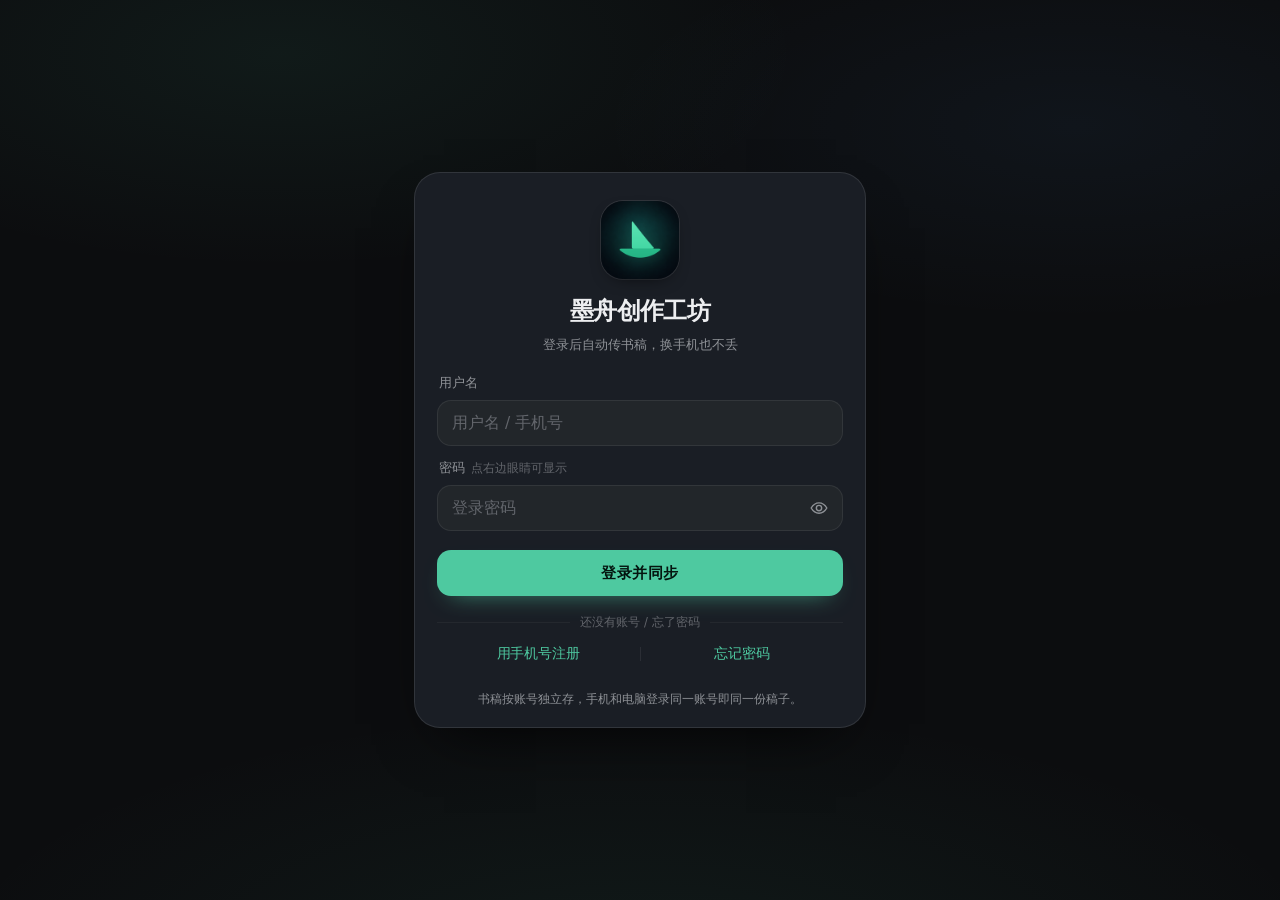
==== commit aef23bb8: "?? www/ipad.html" ====
--- a/www/ipad.html
+++ b/www/ipad.html
@@ -10,14 +10,16 @@
 <meta name="mobile-web-app-capable" content="yes" />
 <meta name="apple-mobile-web-app-status-bar-style" content="black-translucent" />
 <meta name="apple-mobile-web-app-title" content="墨舟" />
-<meta name="theme-color" content="#f2f1ee" />
+<meta name="theme-color" content="#0c0d0f" />
 <meta name="color-scheme" content="light dark" />
 <!-- 首屏外观：在样式表生效前就把 html.light 打上，冷启动不会先闪一下 -->
 <script>
 (function () {
   try {
+    // 默认深墨黑（品牌底色）。只有用户明确选了「浅色」、或选了「跟随系统」且系统是浅色，
+    // 才走纸白那一套；没存过偏好时不再跟随系统 —— 冷启动第一眼必须是品牌色。
     var t = localStorage.getItem('mz_theme');
-    var light = (t === 'light') || ((t !== 'dark') && window.matchMedia
+    var light = (t === 'light') || (t === 'system' && window.matchMedia
       && window.matchMedia('(prefers-color-scheme: light)').matches);
     if (light) document.documentElement.classList.add('light');
     var m = document.querySelector('meta[name=theme-color]');
@@ -93,9 +95,9 @@
 <link rel="apple-touch-startup-image" href="splash/1125x2436.png" media="(device-width:375px) and (device-height:812px) and (-webkit-device-pixel-ratio:3)" />
 <link rel="apple-touch-startup-image" href="splash/828x1792.png" media="(device-width:414px) and (device-height:896px) and (-webkit-device-pixel-ratio:2)" />
 <link rel="apple-touch-startup-image" href="splash/750x1334.png" media="(device-width:375px) and (device-height:667px) and (-webkit-device-pixel-ratio:2)" />
-<link rel="stylesheet" href="style.css?v=20261007i" />
-<link rel="stylesheet" href="fx.css?v=20261007i" />
-<link rel="stylesheet" href="ipad.css?v=20261007i" />
+<link rel="stylesheet" href="style.css?v=20261009b" />
+<link rel="stylesheet" href="fx.css?v=20261009b" />
+<link rel="stylesheet" href="ipad.css?v=20261009b" />
 </head>
 <body>
 <div class="topline" id="topline"></div>
@@ -158,8 +160,8 @@
   <nav class="tabbar" id="tabbar">
   <!-- 电脑端左侧栏的品牌块（desktop.css 里窄窗口隐藏；手机端 www/ 没有这个文件） -->
   <div class="sb-brand" aria-hidden="true"><i class="sb-mark"></i><b>墨舟创作工坊</b></div>
-    <button class="tab on" data-tab="books"><span class="tb-ico" data-ico="books"></span><b>书架</b></button>
-    <button class="tab" data-tab="write"><span class="tb-ico" data-ico="write"></span><b>写作</b></button>
+    <button class="tab" data-tab="books"><span class="tb-ico" data-ico="books"></span><b>书架</b></button>
+    <button class="tab on" data-tab="write"><span class="tb-ico" data-ico="write"></span><b>写作</b></button>
     <button class="tab" data-tab="jobs"><span class="tb-ico" data-ico="jobs"></span><b>任务</b><span class="tbadge" id="badgeJobs" hidden></span></button>
     <button class="tab" data-tab="me"><span class="tb-ico" data-ico="me"></span><b>我的</b></button>
   </nav>
@@ -205,13 +207,13 @@
 <!-- iPad 装机版：接口走云端入口（api.js 里那三个），不连本机服务。
      MZ_NO_401_REDIRECT=1：401 时交给界面弹登录卡，别跳 index.html（跳了会把刚填的表单冲掉）。 -->
 <script>window.MZ_NO_401_REDIRECT = 1;</script>
-<script src="api.js?v=20261007i"></script>
-<script src="app.js?v=20261007i"></script>
-<script src="pages.js?v=20261007i"></script>
-<script src="editor.js?v=20261007i"></script>
-<script src="book.js?v=20261007i"></script>
-<script src="reader.js?v=20261007i"></script>
-<script src="ipad.js?v=20261007i"></script>
+<script src="api.js?v=20261009b"></script>
+<script src="app.js?v=20261009b"></script>
+<script src="pages.js?v=20261009b"></script>
+<script src="editor.js?v=20261009b"></script>
+<script src="book.js?v=20261009b"></script>
+<script src="reader.js?v=20261009b"></script>
+<script src="ipad.js?v=20261009b"></script>
 
 <!-- 接上触控板 / 鼠标时：把滚轮接到横滑条上（选书条 / 筛选条都算）。手指左右滑本来就能划。 -->
 <script>
--- a/www/style.css
+++ b/www/style.css
@@ -111,13 +111,13 @@
   color-scheme: light;
 }
 
-/* 墨：深色 */
+/* 墨：深色（默认状态 —— 深墨黑底 + 薄荷绿，跟 App 图标同一支色） */
 html:not(.light) {
-  --accent: #3ed39c;
+  --accent: #4ec9a0;
   --accent-ink: #04150f;
-  --accent-soft: rgba(62, 211, 156, .12);
+  --accent-soft: rgba(78, 201, 160, .14);
   --accent2: #5aa9ff;
-  --ok: #3ed39c;
+  --ok: #4ec9a0;
   --amber: #f5b44a;
   --red: #ff6b62;
   --blue: #5aa9ff;
@@ -154,7 +154,7 @@
   --ring-line: rgba(255, 255, 255, .04);
   --bar-track: rgba(255, 255, 255, .07);
 
-  --ambient-a: rgba(62, 211, 156, .07);
+  --ambient-a: rgba(78, 201, 160, .07);
   --ambient-b: rgba(90, 169, 255, .05);
 
   --sh-1: 0 1px 2px rgba(0, 0, 0, .5);
@@ -198,6 +198,12 @@
 .footnote {
   margin: 14px 2px 4px; color: var(--muted); font-size: 12.5px; line-height: 1.6;
 }
+/* 设置页顶部提示条：一行说清当前默认档位（别做成大横幅，别抢戏） */
+.tip-bar {
+  margin: 0 2px 14px; padding: 10px 12px; border-radius: 12px;
+  background: var(--accent-soft); color: var(--text);
+  font-size: 12.5px; line-height: 1.55;
+}
 .divider { height: 1px; background: var(--line); margin: 14px 0; }
 code, pre {
   font-family: var(--mono); font-size: 12.5px;
@@ -225,6 +231,9 @@
   display: flex; flex-direction: column;
   height: 100vh; height: 100dvh;
   padding-bottom: var(--safe-b);
+  /* 横屏（灵动岛机型尤其明显）：岛 / home 指示条在左右两侧，正文别钻到它们底下 */
+  padding-left: var(--safe-l, 0px);
+  padding-right: var(--safe-r, 0px);
 }
 .main {
   flex: 1 1 auto; overflow-x: hidden; overflow-y: auto; overscroll-behavior-y: contain;
@@ -326,6 +335,8 @@
   position: fixed; left: 0; right: 0; bottom: 0; z-index: 50;
   height: calc(var(--tab-h) + var(--safe-b));
   padding-bottom: var(--safe-b);
+  padding-left: var(--safe-l, 0px);
+  padding-right: var(--safe-r, 0px);
   display: flex; align-items: stretch;
   background: var(--tab-bg);
   -webkit-backdrop-filter: saturate(160%) blur(16px);
@@ -849,6 +860,23 @@
 .bk-more svg { width: 16px; height: 16px; }
 .bk-dot { }
 .bk-pick { }
+
+/* 作品页的四个页签：章节 / 人物 / 伏笔 / 故事记忆。
+   以前这一页是把所有卡片一路堆下来，手机上要滑很久；现在按「看什么」分开。 */
+.bk-tabs { margin: 14px 0 2px; }
+.bk-tabs .seg button { padding: 8px 13px; }
+
+/* 底部动作条：写下一章 / 自动写到第N章 / 生成封面。
+   贴在滚动区下沿（.main 的底边在标签栏上方，所以按 --tab-h 让开它），
+   章节列表再长也不用一路滑到底才能接着写。 */
+.bk-actbar {
+  position: sticky; z-index: 11; bottom: calc(var(--tab-h) + 8px);
+  margin: 18px -16px 0; padding: 10px 16px 12px;
+  background: var(--bg);
+  border-top: 1px solid var(--line-soft);
+}
+.bk-actbar .btn-row { margin-top: 0; }
+.bk-actbar .btn { min-width: 0; flex: 1 1 auto; }
 
 /* ============================== 表单 ============================== */
 .fld { display: flex; flex-direction: column; gap: 7px; margin: 12px 0; }
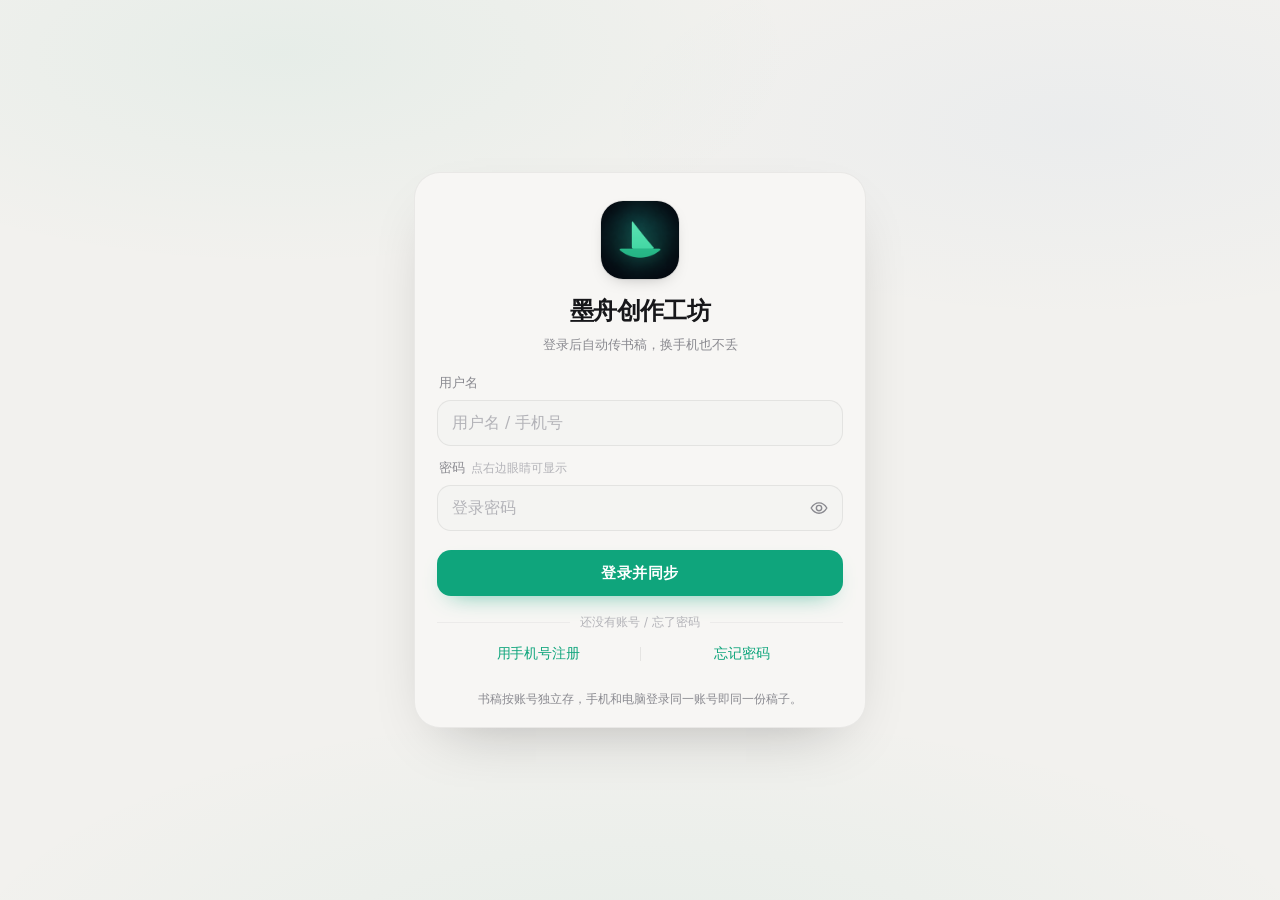
==== commit 29213d18: "?? www/ipad.html" ====
--- a/www/ipad.html
+++ b/www/ipad.html
@@ -16,11 +16,10 @@
 <script>
 (function () {
   try {
-    // 默认深墨黑（品牌底色）。只有用户明确选了「浅色」、或选了「跟随系统」且系统是浅色，
-    // 才走纸白那一套；没存过偏好时不再跟随系统 —— 冷启动第一眼必须是品牌色。
-    var t = localStorage.getItem('mz_theme');
-    var light = (t === 'light') || (t === 'system' && window.matchMedia
-      && window.matchMedia('(prefers-color-scheme: light)').matches);
+    // 默认跟随系统：没存过偏好就跟手机的深浅走，存过就按存的来。
+    var t = localStorage.getItem('mz_theme') || 'system';
+    var light = (t === 'light') || (t === 'system' && !!(window.matchMedia
+      && window.matchMedia('(prefers-color-scheme: light)').matches));
     if (light) document.documentElement.classList.add('light');
     var m = document.querySelector('meta[name=theme-color]');
     if (m) m.setAttribute('content', light ? '#f2f1ee' : '#0c0d0f');
@@ -95,9 +94,9 @@
 <link rel="apple-touch-startup-image" href="splash/1125x2436.png" media="(device-width:375px) and (device-height:812px) and (-webkit-device-pixel-ratio:3)" />
 <link rel="apple-touch-startup-image" href="splash/828x1792.png" media="(device-width:414px) and (device-height:896px) and (-webkit-device-pixel-ratio:2)" />
 <link rel="apple-touch-startup-image" href="splash/750x1334.png" media="(device-width:375px) and (device-height:667px) and (-webkit-device-pixel-ratio:2)" />
-<link rel="stylesheet" href="style.css?v=20261009b" />
-<link rel="stylesheet" href="fx.css?v=20261009b" />
-<link rel="stylesheet" href="ipad.css?v=20261009b" />
+<link rel="stylesheet" href="style.css?v=20261013d" />
+<link rel="stylesheet" href="fx.css?v=20261013d" />
+<link rel="stylesheet" href="ipad.css?v=20261013d" />
 </head>
 <body>
 <div class="topline" id="topline"></div>
@@ -139,14 +138,8 @@
 
 <div class="app" id="app" hidden>
   <header class="navbar" id="navbar">
-    <!-- 灵动岛停靠条：有任务在跑时挂在顶上，点它去任务页 -->
-    <button type="button" class="islanddock" id="islandDock" hidden>
-      <span class="id-dot"></span>
-      <span class="id-title" id="idTitle"></span>
-      <span class="id-sub" id="idSub"></span>
-      <span class="id-pct" id="idPct"></span>
-      <span class="id-track"><i id="idFill"></i></span>
-    </button>
+    <!-- 实时状态不再挂在顶上飘着（灵动岛停靠条已下线）：它现在是书架页顶部的
+         「实时状态」那一块，滚到哪儿都跟正文一起走，不压在内容上。 -->
     <div class="nb-row">
       <button class="nb-back" id="navBack" hidden aria-label="返回"><span>&#8249;</span></button>
       <div class="nb-title" id="navInline">书架</div>
@@ -165,20 +158,6 @@
     <button class="tab" data-tab="jobs"><span class="tb-ico" data-ico="jobs"></span><b>任务</b><span class="tbadge" id="badgeJobs" hidden></span></button>
     <button class="tab" data-tab="me"><span class="tb-ico" data-ico="me"></span><b>我的</b></button>
   </nav>
-</div>
-
-<!-- 全局任务条：所有长操作（三模型评分 / 按建议重写 / 章节检查 / 续写补更）
-     的实时进度都画在这里。它是 body 级的 fixed 元素，切页、关写作台、重开 App 都不丢。 -->
-<div class="opsdock" id="opsDock" hidden>
-  <button class="od-top" type="button" id="odTop">
-    <span class="live-dot"></span>
-    <span class="od-title" id="odTitle">正在跑</span>
-    <span class="od-sub" id="odSub"></span>
-    <span class="od-pct" id="odPct">0%</span>
-    <span class="od-chev">&#8964;</span>
-  </button>
-  <div class="od-track"><i id="odFill"></i></div>
-  <div class="od-body" id="odBody" hidden></div>
 </div>
 
 <div class="mask hidden" id="maskSheet"><div class="sheet" id="sheetBox"></div></div>
@@ -207,13 +186,14 @@
 <!-- iPad 装机版：接口走云端入口（api.js 里那三个），不连本机服务。
      MZ_NO_401_REDIRECT=1：401 时交给界面弹登录卡，别跳 index.html（跳了会把刚填的表单冲掉）。 -->
 <script>window.MZ_NO_401_REDIRECT = 1;</script>
-<script src="api.js?v=20261009b"></script>
-<script src="app.js?v=20261009b"></script>
-<script src="pages.js?v=20261009b"></script>
-<script src="editor.js?v=20261009b"></script>
-<script src="book.js?v=20261009b"></script>
-<script src="reader.js?v=20261009b"></script>
-<script src="ipad.js?v=20261009b"></script>
+<script src="api.js?v=20261013d"></script>
+<script src="app.js?v=20261013d"></script>
+<script src="pages.js?v=20261013d"></script>
+<script src="editor.js?v=20261013d"></script>
+<script src="book.js?v=20261013d"></script>
+<script src="reader.js?v=20261013d"></script>
+<script src="ipad.js?v=20261013d"></script>
+<script src="style.js?v=20261013d"></script>
 
 <!-- 接上触控板 / 鼠标时：把滚轮接到横滑条上（选书条 / 筛选条都算）。手指左右滑本来就能划。 -->
 <script>
--- a/www/fx.css
+++ b/www/fx.css
@@ -272,18 +272,8 @@
 .tab.on b { letter-spacing: .2px; }
 .tab .tbadge { animation: mzPop .3s var(--spring) both; }
 
-/* ============================== 灵动岛停靠条 ============================== */
-.islanddock { animation: mzSlideDown .5s var(--spring) both; }
-.islanddock .id-dot { position: relative; background: var(--accent); }
-.islanddock .id-dot::after {
-  content: ''; position: absolute; inset: 0; border-radius: 999px;
-  background: var(--accent); animation: mzPulse 1.5s ease-out infinite;
-}
-.islanddock .id-track i {
-  background: linear-gradient(90deg, var(--accent2), var(--accent));
-  transition: width .6s var(--spring);
-  box-shadow: 0 0 12px -1px var(--accent);
-}
+/* 灵动岛停靠条（.islanddock）2026-10-13 下线：动效一并不用留（keyframes 还被
+   .live-dot 用着，留着）。书架页的实时状态块沿用 .running-card 的流动光带。 */
 
 /* ============================== 实时进度：正在跑什么 ============================== */
 /* 跑动中的卡片：顶部一条流动光带 */
@@ -353,6 +343,6 @@
     transition-duration: .001ms !important;
     scroll-behavior: auto !important;
   }
-  .rise, .ev, .toast, .screen-fade, .screen-push, .screen-back, .islanddock { animation: none !important; }
+  .rise, .ev, .toast, .screen-fade, .screen-push, .screen-back { animation: none !important; }
   .aurora { animation: none !important; }
 }
--- a/www/ipad.css
+++ b/www/ipad.css
@@ -160,11 +160,19 @@
   .books-head { align-items: flex-end; }
   .books-head .bh-stat { font-size: 13px; }
   /* 搜索 / 排序 / 筛选：挪进同一条工具行 */
-  .bk-tools { flex-direction: row; align-items: center; gap: 14px; padding: 12px 0 2px; }
-  .bk-search { flex: 1 1 300px; max-width: 380px; height: 44px; }
-  .bk-sort { flex: 0 0 auto; }
-  .bk-filter { flex: 1 1 auto; }
-  .bk-filter .row, .bk-sort .row { flex-wrap: nowrap; }
+  .bk-tools {
+    display: grid; grid-template-columns: minmax(0, 1fr) auto;
+    grid-template-areas: "search sort" "filter filter";
+    align-items: center; gap: 10px 14px; padding: 12px 0 4px;
+  }
+  .bk-search { grid-area: search; width: 100%; max-width: none; height: 44px; }
+  .bk-sort { grid-area: sort; justify-self: end; max-width: 100%; }
+  .bk-filter {
+    grid-area: filter; display: flex; flex-wrap: wrap; gap: 8px;
+    min-width: 0; overflow: visible; padding: 0;
+  }
+  .bk-filter .chip { height: 38px; padding: 0 15px; font-size: 13.5px; }
+  .books-head .bh-btn { height: 40px; padding: 0 16px; font-size: 14px; }
 
   /* 封面墙：按宽度自动排，一列 176 起（约 176x264 一张，手指点得准） */
   .books-grid {
@@ -176,6 +184,8 @@
   /* 长按封面出「⋯」比较费劲，平板上让「⋯」常显一点（半透明，不抢眼） */
   .book .bk-dot { opacity: .55; }
   .book .bk-dot:hover, .book .bk-dot:focus { opacity: 1; }
+  .book .bk-dot { width: 40px; height: 40px; top: 8px; right: 8px; }
+  .book .bk-dot svg { width: 18px; height: 18px; }
 
   /* ============================== 3. 选书条（写作页顶部） ============================== */
   /* 手机是横滑一条；平板上横向滚动条是浪费：改成按宽度自动排的网格，一眼看全 */
@@ -212,6 +222,8 @@
 
   /* ============================== 5. 列表 / 按钮：手指尺寸 ============================== */
   .list .li { min-height: 56px; padding-top: 12px; padding-bottom: 12px; }
+  .bk-more { width: 40px; height: 40px; }
+  .bk-more svg { width: 18px; height: 18px; }
   .li-title { font-size: 15.5px; }
   .li-sub { font-size: 12.5px; }
   .btn { height: 46px; font-size: 15px; border-radius: 14px; }
@@ -234,11 +246,28 @@
     width: 100%; max-width: 880px; margin-left: auto; margin-right: auto;
   }
 
-  /* ============================== 7. 任务条 / 吐司 / 登录 ============================== */
-  /* 任务条挂到右下角（写作台里 --dock-bottom 会把它抬到工具条上面） */
-  .opsdock {
-    left: auto; right: 26px; bottom: var(--dock-bottom, 24px);
-    width: min(460px, calc(100% - var(--rail-w) - 52px));
+  /* ============================== 7. 实时状态 / 吐司 / 登录 ============================== */
+  /* 全局任务条（#opsDock）已下线：实时状态画在书架页顶部（.books-live），跟正文一起滚。
+     平板上正文栏宽，光把紧凑卡摞在上面很浪费 —— 有任务在跑时把书架首行改成两栏：
+     左边「今日进度 + 补更」，右边「实时状态」，一屏看全。没任务在跑时不改版式
+     （.books-live 那时是 [hidden]，:not([hidden]) 让这条整段不生效）。
+     2026-10-13：卡本身收成 .lv 紧凑版，这一栏也跟着从 470px 收到 400px，两栏更平衡。 */
+  .main > div > div:has(> .books-grid):has(> .books-live:not([hidden])) {
+    display: grid;
+    grid-template-columns: minmax(0, 1fr) minmax(0, 400px);
+    column-gap: 24px; align-items: start;
+  }
+  .main > div > div:has(> .books-grid):has(> .books-live:not([hidden])) > .books-live {
+    grid-column: 2; grid-row: 1; margin-top: 4px;
+  }
+  .main > div > div:has(> .books-grid):has(> .books-live:not([hidden])) > .today-strip {
+    grid-column: 1; grid-row: 1;
+  }
+  .main > div > div:has(> .books-grid):has(> .books-live:not([hidden])) > .books-head,
+  .main > div > div:has(> .books-grid):has(> .books-live:not([hidden])) > .bk-tools,
+  .main > div > div:has(> .books-grid):has(> .books-live:not([hidden])) > .books-grid,
+  .main > div > div:has(> .books-grid):has(> .books-live:not([hidden])) > .footnote {
+    grid-column: 1 / -1;
   }
   /* 吐司居中在正文那一栏里，别压到左栏上 */
   .toasts { left: var(--rail-w); right: 0; bottom: 26px; }
@@ -293,15 +322,22 @@
   .pad:has(> .pick-strip) > *:not(.pick-strip):not(.card) { grid-column: 2; }
   .pad:has(> .pick-strip) > .section-title { margin-top: 0; }
 
-  /* ---------- 作品页：左「书卡 + 全部操作」，右「前情摘要 + 章节」 ---------- */
+  /* ---------- 作品页：左「书卡 + 动作键」，右「页签 + 内容」 ---------- */
   .pad:has(> .bk-head) {
     display: grid; grid-template-columns: 368px minmax(0, 1fr);
     gap: 22px 32px; align-items: start;
   }
-  .pad:has(> .bk-head) > *:nth-child(1) { grid-column: 1; grid-row: 1; }
-  .pad:has(> .bk-head) > *:nth-child(2) { grid-column: 1; grid-row: 2; }
-  .pad:has(> .bk-head) > *:nth-child(3) { grid-column: 2; grid-row: 1; }
-  .pad:has(> .bk-head) > *:nth-child(4) { grid-column: 2; grid-row: 2; }
+  /* 按类放位置（别用 nth-child：页面里再插一块就全错位）。
+     左栏：书卡 + 它下面那三个动作键；右栏：页签 + 页签管着的内容。 */
+  .pad:has(> .bk-head) > .bk-head   { grid-column: 1; grid-row: 1; }
+  .pad:has(> .bk-head) > .bk-actbar { grid-column: 1; grid-row: 2; }
+  .pad:has(> .bk-head) > .bk-body   { grid-column: 2; grid-row: 1 / span 2; min-width: 0; }
+  .bk-body > .bk-tabs { margin-top: 0; }
+  /* 左栏那三个键不再贴屏底：左栏本来就不长，改成卡片下面竖着一条。
+     手机那套是 sticky 贴底 + 左右 -16px 出血，塞进 368px 的栏里会上撞。 */
+  .bk-actbar { position: static; margin: 0; padding: 0; background: none; border-top: 0; }
+  .bk-actbar .btn-row { flex-direction: column; }
+  .bk-actbar .btn { width: 100%; }
   .bk-head {
     flex-direction: column; gap: 14px; margin-top: 0;
     background: var(--panel); border-radius: var(--r-card);
@@ -329,3 +365,240 @@
   .pad:has(.list.models) > .footnote { grid-column: 1 / -1; }
   .pad:has(.list.models) > .section-title { margin: 6px 0 0; }
 }
+
+
+/* ==========================================================================
+   10. 作品页的动作条：700–1079 的平板没有底部标签栏
+   手机那套 sticky + bottom: calc(--tab-h + 8px) 是「压在标签栏上沿」算出来的，
+   平板底下没有那条栏，动作条就吊在半空（竖屏 834 实测下面空 317px）。
+   这里让正文栏撑满、动作条沉到栏底，左右出血改成跟页面一致的 26px。
+
+   两个坑：
+     a) .pad 上写着 margin-left/right: auto（宽屏居中用的）。块状布局里看不出问题，
+        父级一旦变成 flex，auto 外边距会吃掉横向剩余空间 —— 子项缩成内容宽并居中，
+        整页跟着缩进、右移。所以这一档要把 auto 收掉。
+     b) 只给「作品页」套 flex（用 :has 卡住），别的页面照旧走块状，免得连带出错。
+   ≥1080 是两栏版式，动作条在左栏里是静态的（见上面第 9 节），不受这里影响。
+   ========================================================================== */
+@media (min-width: 700px) and (max-width: 1079px) and (min-height: 500px) {
+  .main:has(.bk-actbar) { display: flex; flex-direction: column; padding-bottom: 0; }
+  .main:has(.bk-actbar) > div {
+    flex: 1 1 auto; display: flex; flex-direction: column;
+    margin-left: 0; margin-right: 0;
+  }
+  .main:has(.bk-actbar) > div > .pad:has(> .bk-actbar) {
+    flex: 1 1 auto; display: flex; flex-direction: column;
+    margin-left: 0; margin-right: 0;
+  }
+  .pad:has(> .bk-actbar) > .bk-actbar {
+    position: sticky; bottom: 0;
+    margin: 18px -26px 0; margin-top: auto;
+    padding: 10px 26px 12px;
+  }
+}
+
+
+/* ==========================================================================
+   11. 超宽短横屏：HUAWEI Pura 90 Pro Max (SCA-AL00) / 2880 x 1308
+
+   这台机器的逻辑视口大约是 960 x 436 CSS px，比例超过 2:1。它够宽，却不适合
+   手机那套「大标题 + 底部标签栏」：屏幕只有四百多高，顶栏和底栏一占，正文只剩
+   不到三百 px。这里把它当作「横向工作台」：左侧 84px 竖栏、顶部只留一行标题，
+   书架/写作改用高密度网格，弹窗限制在当前可视高度内。
+
+   只命中 min-width 940、max-height 560、宽高比 >= 1.5 的横屏设备。普通手机
+   横屏（约 932 x 430）不会进入，11 寸平板（1280 x 800）也不会进入。
+   ========================================================================== */
+@media (min-width: 940px) and (max-height: 560px) and (min-aspect-ratio: 3/2) {
+  html, body { overflow: hidden; }
+
+  .app {
+    --rail-w: 84px;
+    --pad-w: 1600px;
+    display: grid;
+    grid-template-columns: var(--rail-w) minmax(0, 1fr);
+    grid-template-rows: auto minmax(0, 1fr);
+    grid-template-areas: "rail nav" "rail main";
+    height: 100vh; height: 100dvh;
+    padding-bottom: 0;
+  }
+  body.ed-immersive .app {
+    grid-template-columns: minmax(0, 1fr);
+    grid-template-areas: "nav" "main";
+  }
+
+  /* ---------- 左栏：紧凑图标导航 ---------- */
+  .tabbar {
+    grid-area: rail;
+    position: relative; z-index: auto; left: auto; right: auto; bottom: auto;
+    height: auto;
+    padding: max(calc(10px + var(--safe-t)), 22px)
+             calc(6px + var(--safe-r, 0px))
+             max(10px, var(--safe-b))
+             calc(6px + var(--safe-l, 0px));
+    display: flex; flex-direction: column; align-items: stretch; justify-content: flex-start;
+    gap: 3px;
+    background: var(--tab-bg);
+    -webkit-backdrop-filter: saturate(160%) blur(16px);
+    backdrop-filter: saturate(160%) blur(16px);
+    border-top: 0; border-right: 1px solid var(--line-soft);
+  }
+  .sb-brand { display: flex; flex-direction: column; align-items: center; padding: 0 2px 9px; }
+  .sb-brand .sb-mark { width: 28px; height: 28px; border-radius: 9px; }
+  .sb-brand b { display: none; }
+  .tab {
+    position: relative;
+    flex: 0 0 52px; flex-direction: column; align-items: center; justify-content: center;
+    gap: 3px; height: 52px; padding: 0; border-radius: 12px;
+    color: var(--dim); font-size: 10.5px;
+  }
+  .tab .tb-ico { height: 21px; }
+  .tab .tb-ico svg { width: 21px; height: 21px; }
+  .tab b { font-size: 10.5px; font-weight: 560; }
+  .tab.on { background: var(--accent-soft); color: var(--accent); }
+  .tab.on b { font-weight: 680; }
+  .tab .tbadge { position: absolute; top: 4px; right: 10px; margin: 0; }
+  .pc-link { display: none !important; }
+
+  /* ---------- 顶栏：一行标题，把高度留给正文 ---------- */
+  .navbar {
+    grid-area: nav; position: sticky; top: 0; z-index: 40;
+    padding-top: max(var(--safe-t), 20px);
+  }
+  .navbar.no-large .nb-row { border-bottom: 0; }
+  .nb-row {
+    height: 48px; padding: 0 20px;
+    max-width: none; margin-left: 0; margin-right: 0;
+  }
+  .nb-large { display: none !important; }
+  .nb-title {
+    position: static; left: auto; right: auto;
+    flex: 1 1 auto; text-align: left; opacity: 1;
+    font-size: 17px; line-height: 1.2;
+  }
+  .nb-back { width: 36px; height: 36px; margin-left: -6px; border-radius: 11px; }
+  .nb-action { height: 34px; min-height: 34px; padding: 0 13px; border-radius: 10px; font-size: 13.5px; }
+
+  /* ---------- 正文：左右 20px，纵向尽量少留白 ---------- */
+  .main {
+    grid-area: main; overflow-y: auto; overflow-x: hidden;
+    padding-bottom: 12px;
+  }
+  .pad {
+    max-width: none; margin-left: 0; margin-right: 0;
+    padding: 2px 20px 0;
+  }
+  .main > div > div {
+    max-width: none; margin-left: 0; margin-right: 0;
+    padding-left: 20px; padding-right: 20px;
+  }
+  .main > div > div > .today-strip,
+  .main > div > div > .books-head,
+  .main > div > div > .bk-tools,
+  .main > div > div > .books-grid,
+  .main > div > div > .footnote { padding-left: 0; padding-right: 0; }
+  .pad > .footnote, .pad > .section-title { max-width: none; }
+  .section-title { font-size: 13.5px; margin: 10px 0 5px; }
+  .footnote { display: none; }
+
+  /* ---------- 书架：第一屏尽量看到完整书封 ---------- */
+  .today-strip {
+    margin-top: 2px; padding: 8px 12px; border-radius: 13px;
+    min-height: 0;
+  }
+  .today-strip .ts-main { display: flex; flex-wrap: wrap; align-items: baseline; column-gap: 10px; row-gap: 1px; }
+  .today-strip .ts-num { font-size: 23px; }
+  .today-strip .ts-sub { margin-top: 0; font-size: 11.5px; }
+  .today-strip .ts-bar { flex-basis: 100%; margin-top: 4px; max-width: 220px; }
+  .books-head { min-height: 30px; margin: 1px 0; padding-top: 0; padding-bottom: 0; align-items: center; }
+  .books-head .bh-stat { font-size: 11.5px; line-height: 1.35; }
+  .bh-btn { min-height: 30px; padding: 0 10px; font-size: 12px; border-radius: 9px; }
+  .bk-tools {
+    flex-direction: row; align-items: center; flex-wrap: nowrap;
+    gap: 7px; padding: 4px 0 2px; overflow: hidden;
+  }
+  .bk-search { flex: 1 1 240px; max-width: 290px; height: 34px; font-size: 13px; }
+  .bk-sort { flex: 0 0 auto; }
+  .bk-sort .seg button { height: 30px; min-height: 30px; padding: 0 8px; font-size: 11.5px; }
+  .bk-filter { flex: 1 1 auto; min-width: 0; overflow-x: auto; scrollbar-width: none; }
+  .bk-filter::-webkit-scrollbar { display: none; }
+  .bk-filter .row { flex-wrap: nowrap; }
+  .chip { min-height: 28px; padding: 0 9px; font-size: 11.5px; }
+  .books-grid {
+    grid-template-columns: repeat(auto-fill, minmax(100px, 1fr));
+    gap: 12px 9px; padding: 6px 0 0;
+  }
+  .book .bk-title { font-size: 12.5px; }
+  .book .bk-cat, .book .bk-meta { font-size: 10.5px; }
+  .book .bk-meta { gap: 3px; }
+  .book .bk-foot { margin-top: 5px; }
+
+  /* ---------- 写作：选书条改成紧凑网格 ---------- */
+  .pad:has(> .pick-strip) {
+    grid-template-columns: 286px minmax(0, 1fr);
+    gap: 12px 18px;
+  }
+  .pick-strip {
+    grid-template-columns: repeat(auto-fill, minmax(108px, 1fr));
+    gap: 10px 9px; padding: 0 0 10px;
+  }
+  .pick-card .pick-cover, .pick-card .cover { border-radius: 12px; }
+  .pick-hint { display: none; }
+
+  /* ---------- 作品 / 任务 / 我的：宽屏双栏 ---------- */
+  .pad:has(> .bk-head) {
+    grid-template-columns: 300px minmax(0, 1fr);
+    gap: 12px 18px;
+  }
+  .bk-head { padding: 14px; gap: 10px; }
+  .bk-head .cover { width: 104px; }
+  .bk-head .bk-title { font-size: 18px; }
+  .pad:has(> .jobs-hero) {
+    grid-template-columns: minmax(0, 1fr) minmax(0, 360px);
+    gap: 14px;
+  }
+  .pad:has(.list.models) {
+    grid-template-columns: repeat(auto-fill, minmax(360px, 1fr));
+    gap: 12px 16px;
+  }
+  .pad:has(.list.models) > .card { margin-top: 0; }
+  .card { padding: 14px; border-radius: 15px; }
+  .list .li { min-height: 47px; padding-top: 9px; padding-bottom: 9px; }
+  .li-title { font-size: 14px; }
+  .li-sub { font-size: 11.5px; }
+  .btn { height: 39px; font-size: 13.5px; border-radius: 11px; }
+  .inp { height: 38px; font-size: 13.5px; }
+
+  /* ---------- 抽屉 / 弹窗：永远留在当前可视区域内 ---------- */
+  .mask { padding: 12px; }
+  .sheet, .actionsheet {
+    width: min(720px, calc(100vw - var(--rail-w) - 32px));
+    max-height: calc(100dvh - 24px);
+    border-radius: 19px;
+  }
+  .sheet { padding: 0 20px 18px; }
+  .actionsheet { width: min(460px, calc(100vw - var(--rail-w) - 32px)); padding: 8px 12px 13px; }
+  .sheet-head { padding: 12px 0; }
+  .modalbox { max-height: calc(100dvh - 24px); padding: 18px; border-radius: 19px; overflow-y: auto; }
+
+  /* ---------- 写作台 / 阅读器 ---------- */
+  .ed-wrap .ed-nav .nb-row, .ed-wrap .ed-nav .ed-meta,
+  .ed-wrap .ed-body, .ed-wrap .ed-toolbar {
+    width: 100%; max-width: 820px;
+    margin-left: auto; margin-right: auto;
+  }
+  .ed-wrap .ed-nav .nb-row { height: 48px; padding: 0 16px; }
+  .ed-wrap .ed-nav .ed-meta { padding-left: 0; padding-right: 0; }
+  .ed-wrap .ed-find { width: 100%; max-width: 800px; margin-left: auto; margin-right: auto; }
+  .ed-wrap .ed-title { padding-top: calc(var(--safe-t) + 10px); }
+  .rd-page { max-width: 720px; padding: 0 20px; }
+  .rd-top > .rd-row, .rd-bot > .rd-stat, .rd-bot > .rd-track, .rd-bot > .rd-tools {
+    max-width: 800px;
+  }
+
+  /* ---------- 登录 / 吐司 ---------- */
+  .toasts { left: var(--rail-w); right: 0; bottom: 10px; }
+  .toast { max-width: 420px; font-size: 13px; }
+  .login-wrap { padding: 12px; }
+  .login-card { max-width: 410px; max-height: calc(100dvh - 24px); overflow-y: auto; }
+}
